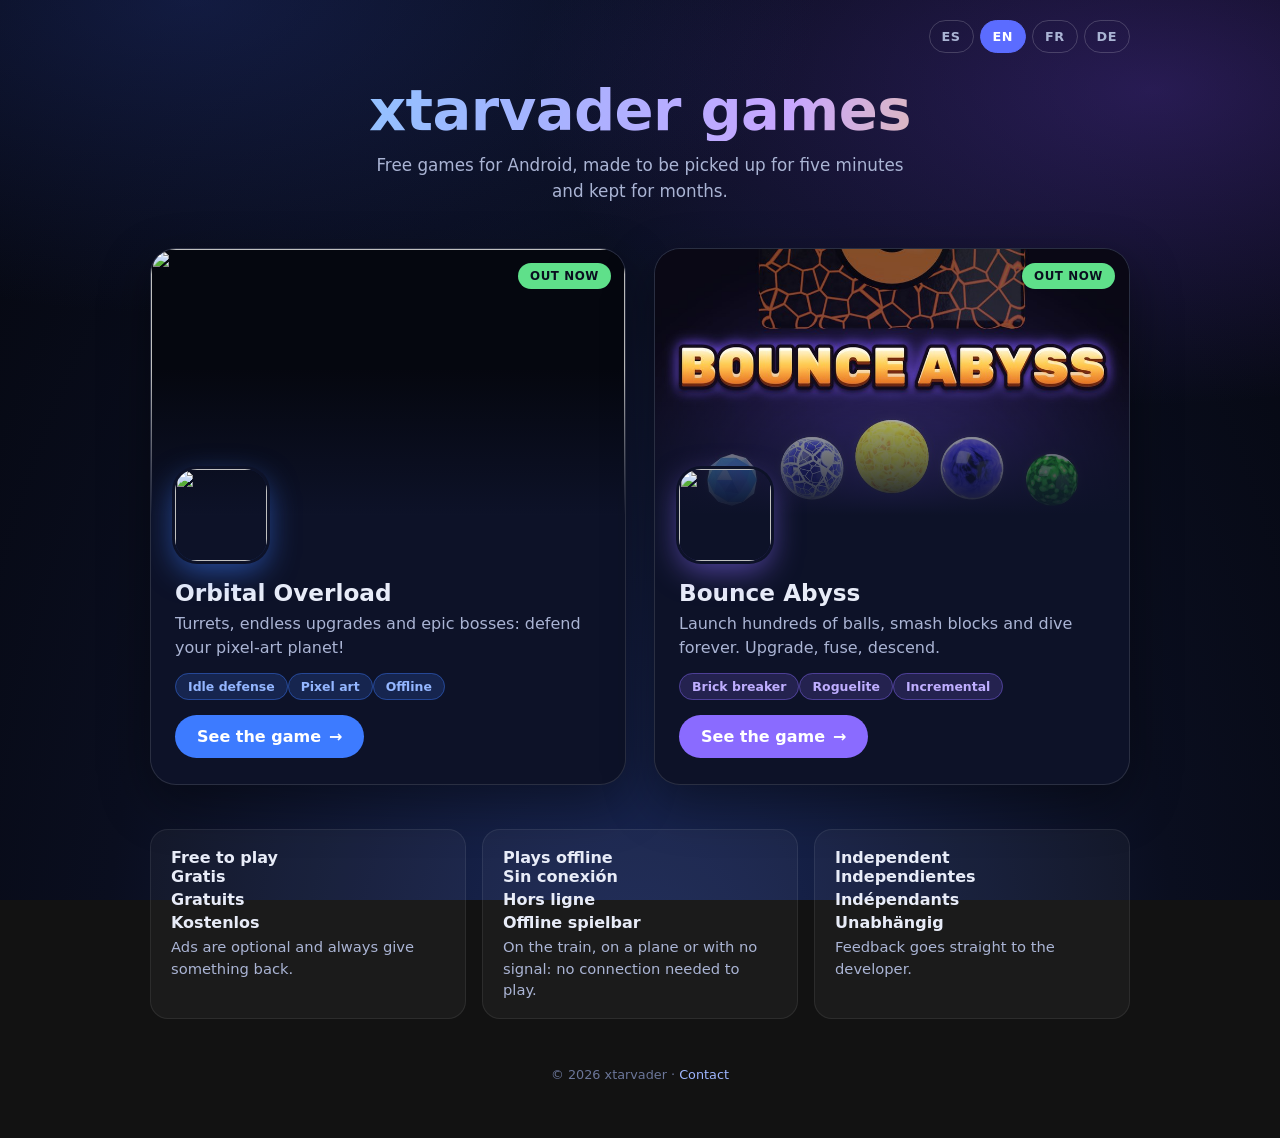
==== index.html @ f2cc3b41 "Abismo: ya disponible en Google Play (enlace a la tienda) Co-Authored-By: Claude Opus 5.5 <noreply@a" ====
<!doctype html>
<html lang="en">
<head>
<meta charset="utf-8">
<meta name="viewport" content="width=device-width, initial-scale=1">
<title>xtarvader games</title>
<meta name="description" content="Free mobile games by xtarvader: Orbital Overload and Bounce Abyss.">
<link rel="icon" type="image/png" href="orbitaloverload/icon.png">
<style>
  :root { color-scheme: dark; }
  * { box-sizing: border-box; }
  html, body { margin: 0; }
  body {
    min-height: 100vh; padding: 20px 16px 56px;
    font-family: system-ui, -apple-system, "Segoe UI", Roboto, sans-serif;
    color: #e8ecf8;
    background:
      radial-gradient(1px 1px at 12% 18%, #fff 50%, transparent 51%),
      radial-gradient(1px 1px at 78% 32%, #cfe0ff 50%, transparent 51%),
      radial-gradient(1px 1px at 34% 71%, #fff 50%, transparent 51%),
      radial-gradient(1px 1px at 61% 86%, #ffe9c2 50%, transparent 51%),
      radial-gradient(1px 1px at 90% 64%, #fff 50%, transparent 51%),
      radial-gradient(1px 1px at 22% 44%, #cfe0ff 50%, transparent 51%),
      radial-gradient(1px 1px at 47% 9%, #d9ccff 50%, transparent 51%),
      radial-gradient(ellipse 70% 50% at 15% 0%, #2a3f9a55 0%, transparent 70%),
      radial-gradient(ellipse 70% 50% at 90% 10%, #6a3fd055 0%, transparent 70%),
      radial-gradient(ellipse at 50% 120%, #1b2a5c 0%, #0a0e1f 60%, #05070f 100%);
    background-attachment: fixed;
  }
  main { width: 100%; max-width: 980px; margin: 0 auto; }
  .langs { display: flex; justify-content: flex-end; gap: 6px; margin-bottom: 28px; }
  .langs button {
    min-width: 44px; padding: 8px 12px; border-radius: 999px; cursor: pointer;
    font: inherit; font-size: .8rem; font-weight: 600; letter-spacing: .04em;
    color: #aab4d4; background: transparent; border: 1px solid #ffffff2e;
  }
  .langs button:hover, .langs button:focus-visible { color: #fff; border-color: #9fb6ff; }
  .langs button[aria-pressed="true"] { color: #fff; background: #5b6cff; border-color: #5b6cff; }
  header { text-align: center; margin-bottom: 44px; }
  header h1 {
    margin: 0 0 12px; font-size: clamp(2.2rem, 7vw, 3.6rem); line-height: 1.05; letter-spacing: -.01em;
    background: linear-gradient(100deg, #7fd4ff 0%, #9fb6ff 35%, #c7a6ff 65%, #ffd65a 100%);
    -webkit-background-clip: text; background-clip: text; color: transparent;
  }
  header p { margin: 0 auto; max-width: 34rem; color: #aab4d4; font-size: 1.05rem; line-height: 1.5; }
  .games { display: grid; grid-template-columns: repeat(auto-fit, minmax(300px, 1fr)); gap: 28px; }
  a.game {
    --accent: #3d7bff;
    position: relative; display: flex; flex-direction: column; overflow: hidden;
    border-radius: 26px; text-decoration: none; color: inherit;
    background: #0d1228; border: 1px solid #ffffff1f;
    box-shadow: 0 18px 50px #00000066;
    transition: transform .2s ease, border-color .2s ease, box-shadow .2s ease;
  }
  a.game.abyss { --accent: #8a6bff; }
  a.game:hover, a.game:focus-visible {
    transform: translateY(-6px); border-color: var(--accent);
    box-shadow: 0 24px 70px color-mix(in srgb, var(--accent) 45%, transparent);
  }
  .cover { position: relative; aspect-ratio: 16 / 9; overflow: hidden; background: #05070f; }
  .cover img { width: 100%; height: 100%; object-fit: cover; display: block; transition: transform .5s ease; }
  a.game:hover .cover img { transform: scale(1.05); }
  .cover::after {
    content: ""; position: absolute; inset: 0;
    background: linear-gradient(180deg, transparent 45%, #0d1228 100%);
  }
  .body { position: relative; padding: 0 24px 26px; }
  img.icon {
    width: 92px; height: 92px; border-radius: 22px; margin-top: -46px; position: relative;
    box-shadow: 0 0 0 3px #0d1228, 0 10px 30px color-mix(in srgb, var(--accent) 55%, transparent);
  }
  img.icon.pixel { image-rendering: pixelated; }
  .body h2 { margin: 14px 0 6px; font-size: 1.45rem; }
  .body p { margin: 0 0 16px; color: #aab4d4; line-height: 1.5; }
  .chips { display: flex; flex-wrap: wrap; gap: 8px; margin-bottom: 20px; }
  .chips span {
    padding: 5px 12px; border-radius: 999px; font-size: .78rem; font-weight: 600;
    color: color-mix(in srgb, var(--accent) 55%, #fff); background: color-mix(in srgb, var(--accent) 18%, transparent);
    border: 1px solid color-mix(in srgb, var(--accent) 40%, transparent);
  }
  .more {
    display: inline-flex; align-items: center; gap: 8px; padding: 12px 22px; border-radius: 999px;
    background: var(--accent); color: #fff; font-weight: 600;
  }
  .more i { font-style: normal; transition: transform .2s ease; }
  a.game:hover .more i { transform: translateX(4px); }
  .badge {
    position: absolute; top: 14px; right: 14px; z-index: 1; padding: 6px 12px; border-radius: 999px;
    font-size: .74rem; font-weight: 700; letter-spacing: .05em; text-transform: uppercase;
    color: #0a0e1f; background: #ffd65a;
  }
  .badge.live { background: #5fe08a; }
  .values { display: grid; grid-template-columns: repeat(auto-fit, minmax(200px, 1fr)); gap: 16px; margin-top: 44px; }
  .values div { padding: 18px 20px; border-radius: 18px; background: #ffffff0a; border: 1px solid #ffffff14; }
  .values strong { display: block; margin-bottom: 4px; color: #e8ecf8; }
  .values span { color: #aab4d4; font-size: .92rem; line-height: 1.45; }
  footer { margin-top: 48px; text-align: center; font-size: .8rem; color: #6b7699; }
  footer a { color: #9fb6ff; text-decoration: none; }
  footer a:hover, footer a:focus-visible { text-decoration: underline; }
  @media (prefers-reduced-motion: reduce) {
    a.game, .cover img, .more i { transition: none; }
    a.game:hover { transform: none; }
    a.game:hover .cover img { transform: none; }
  }
  [data-lang] { display: none; }
  html[lang="en"] [data-lang="en"], html[lang="es"] [data-lang="es"],
  html[lang="fr"] [data-lang="fr"], html[lang="de"] [data-lang="de"] { display: revert; }
</style>
<script>
  var LANGS = ["en", "es", "fr", "de"];
  var TITLES = {
    en: "xtarvader games",
    es: "Juegos de xtarvader",
    fr: "Les jeux de xtarvader",
    de: "Spiele von xtarvader"
  };
  // ?lang=xx manda; si no, el idioma elegido antes; si no, el del navegador.
  function pickLang() {
    var q = new URLSearchParams(location.search).get("lang");
    if (LANGS.indexOf(q) >= 0) return q;
    try {
      var saved = localStorage.getItem("lang");
      if (LANGS.indexOf(saved) >= 0) return saved;
    } catch (e) {}
    var nav = (navigator.language || "").toLowerCase().slice(0, 2);
    return LANGS.indexOf(nav) >= 0 ? nav : "en";
  }
  document.documentElement.lang = pickLang();
  document.title = TITLES[document.documentElement.lang];
</script>
</head>
<body>
<main>
  <div class="langs">
    <button type="button" data-set-lang="es" lang="es" title="Español">ES</button>
    <button type="button" data-set-lang="en" lang="en" title="English">EN</button>
    <button type="button" data-set-lang="fr" lang="fr" title="Français">FR</button>
    <button type="button" data-set-lang="de" lang="de" title="Deutsch">DE</button>
  </div>

  <header>
    <h1 data-lang="en">xtarvader games</h1>
    <h1 data-lang="es">Juegos de xtarvader</h1>
    <h1 data-lang="fr">Les jeux de xtarvader</h1>
    <h1 data-lang="de">Spiele von xtarvader</h1>
    <p data-lang="en">Free games for Android, made to be picked up for five minutes and kept for months.</p>
    <p data-lang="es">Juegos gratuitos para Android, hechos para cogerlos cinco minutos y no soltarlos en meses.</p>
    <p data-lang="fr">Des jeux gratuits pour Android, faits pour y jouer cinq minutes et y revenir pendant des mois.</p>
    <p data-lang="de">Kostenlose Spiele für Android: fünf Minuten zwischendurch, Spaß für Monate.</p>
  </header>

  <div class="games">
    <a class="game" id="game-orbital" href="orbitaloverload/">
      <span class="badge live">
        <span data-lang="en">Out now</span><span data-lang="es">Ya disponible</span><span data-lang="fr">Disponible</span><span data-lang="de">Erhältlich</span>
      </span>
      <div class="cover"><img id="cover-orbital" src="orbitaloverload/shots/en/01.webp" width="2132" height="1200" alt=""></div>
      <div class="body">
        <img class="icon pixel" src="orbitaloverload/icon.png" width="92" height="92" alt="">
        <h2>Orbital Overload</h2>
        <p data-lang="en">Turrets, endless upgrades and epic bosses: defend your pixel-art planet!</p>
        <p data-lang="es">Torretas, mejoras sin fin y jefes épicos: ¡defiende tu planeta en pixel art!</p>
        <p data-lang="fr">Tourelles, améliorations sans fin, boss épiques&nbsp;: défendez votre planète&nbsp;!</p>
        <p data-lang="de">Geschütze, endlose Upgrades und epische Bosse: Verteidige deinen Planeten!</p>
        <div class="chips" data-lang="en"><span>Idle defense</span><span>Pixel art</span><span>Offline</span></div>
        <div class="chips" data-lang="es"><span>Defensa idle</span><span>Pixel art</span><span>Sin conexión</span></div>
        <div class="chips" data-lang="fr"><span>Défense idle</span><span>Pixel art</span><span>Hors ligne</span></div>
        <div class="chips" data-lang="de"><span>Idle-Abwehr</span><span>Pixel-Art</span><span>Offline</span></div>
        <span class="more">
          <span data-lang="en">See the game</span><span data-lang="es">Ver el juego</span><span data-lang="fr">Voir le jeu</span><span data-lang="de">Zum Spiel</span>
          <i>→</i>
        </span>
      </div>
    </a>

    <a class="game abyss" id="game-abyss" href="abismo/">
      <span class="badge live">
        <span data-lang="en">Out now</span><span data-lang="es">Ya disponible</span><span data-lang="fr">Disponible</span><span data-lang="de">Erhältlich</span>
      </span>
      <div class="cover"><img id="cover-abyss" src="abismo/hero_en.jpg" width="1024" height="500" alt=""></div>
      <div class="body">
        <img class="icon" src="abismo/icon.png" width="92" height="92" alt="">
        <h2 data-lang="en">Bounce Abyss</h2>
        <h2 data-lang="es">Abismo</h2>
        <h2 data-lang="fr">Bounce Abyss</h2>
        <h2 data-lang="de">Bounce Abyss</h2>
        <p data-lang="en">Launch hundreds of balls, smash blocks and dive forever. Upgrade, fuse, descend.</p>
        <p data-lang="es">Lanza cientos de bolas y rompe bloques sin fin. Mejora, fusiona y desciende.</p>
        <p data-lang="fr">Lance des centaines de balles, casse des blocs. Améliore, fusionne, descends.</p>
        <p data-lang="de">Hunderte Kugeln, endlose Blöcke. Verbessern, fusionieren, immer tiefer hinab.</p>
        <div class="chips" data-lang="en"><span>Brick breaker</span><span>Roguelite</span><span>Incremental</span></div>
        <div class="chips" data-lang="es"><span>Rompebloques</span><span>Roguelite</span><span>Incremental</span></div>
        <div class="chips" data-lang="fr"><span>Casse-briques</span><span>Roguelite</span><span>Incrémental</span></div>
        <div class="chips" data-lang="de"><span>Blockbrecher</span><span>Roguelite</span><span>Inkrementell</span></div>
        <span class="more">
          <span data-lang="en">See the game</span><span data-lang="es">Ver el juego</span><span data-lang="fr">Voir le jeu</span><span data-lang="de">Zum Spiel</span>
          <i>→</i>
        </span>
      </div>
    </a>
  </div>

  <div class="values">
    <div>
      <strong data-lang="en">Free to play</strong><strong data-lang="es">Gratis</strong><strong data-lang="fr">Gratuits</strong><strong data-lang="de">Kostenlos</strong>
      <span data-lang="en">Ads are optional and always give something back.</span>
      <span data-lang="es">Los anuncios son opcionales y siempre dan algo a cambio.</span>
      <span data-lang="fr">Les publicités sont facultatives et donnent toujours quelque chose en retour.</span>
      <span data-lang="de">Werbung ist freiwillig und bringt immer etwas zurück.</span>
    </div>
    <div>
      <strong data-lang="en">Plays offline</strong><strong data-lang="es">Sin conexión</strong><strong data-lang="fr">Hors ligne</strong><strong data-lang="de">Offline spielbar</strong>
      <span data-lang="en">On the train, on a plane or with no signal: no connection needed to play.</span>
      <span data-lang="es">En el tren, en un avión o sin cobertura: no hace falta conexión para jugar.</span>
      <span data-lang="fr">Dans le train, en avion ou sans réseau&nbsp;: pas besoin de connexion pour jouer.</span>
      <span data-lang="de">Im Zug, im Flugzeug oder ohne Netz: Zum Spielen braucht es keine Verbindung.</span>
    </div>
    <div>
      <strong data-lang="en">Independent</strong><strong data-lang="es">Independientes</strong><strong data-lang="fr">Indépendants</strong><strong data-lang="de">Unabhängig</strong>
      <span data-lang="en">Feedback goes straight to the developer.</span>
      <span data-lang="es">Tu opinión llega directamente al desarrollador.</span>
      <span data-lang="fr">Votre avis arrive directement au développeur.</span>
      <span data-lang="de">Dein Feedback geht direkt an den Entwickler.</span>
    </div>
  </div>

  <footer>&copy; 2026 xtarvader ·
    <a href="mailto:orbitaloverload.game@gmail.com"><span data-lang="en">Contact</span><span data-lang="es">Contacto</span><span data-lang="fr">Contact</span><span data-lang="de">Kontakt</span></a>
  </footer>
</main>

<script>
(function () {
  var langButtons = document.querySelectorAll("[data-set-lang]");

  function applyLang(lang) {
    document.documentElement.lang = lang;
    document.title = TITLES[lang];
    langButtons.forEach(function (b) {
      b.setAttribute("aria-pressed", b.dataset.setLang === lang);
    });
    // Las portadas llevan texto del juego: hay una por idioma. Y el idioma viaja a cada página.
    var covers = {
      "cover-orbital": "orbitaloverload/shots/" + lang + "/01.webp",
      "cover-abyss": "abismo/hero_" + lang + ".jpg"
    };
    Object.keys(covers).forEach(function (id) {
      var img = document.getElementById(id);
      if (img.getAttribute("src") !== covers[id]) img.src = covers[id];
    });
    document.getElementById("game-orbital").href = "orbitaloverload/?lang=" + lang;
    document.getElementById("game-abyss").href = "abismo/?lang=" + lang;
  }

  langButtons.forEach(function (b) {
    b.addEventListener("click", function () {
      var lang = b.dataset.setLang;
      try { localStorage.setItem("lang", lang); } catch (e) {}
      history.replaceState(null, "", "?lang=" + lang);
      applyLang(lang);
    });
  });

  applyLang(document.documentElement.lang);
})();
</script>
</body>
</html>
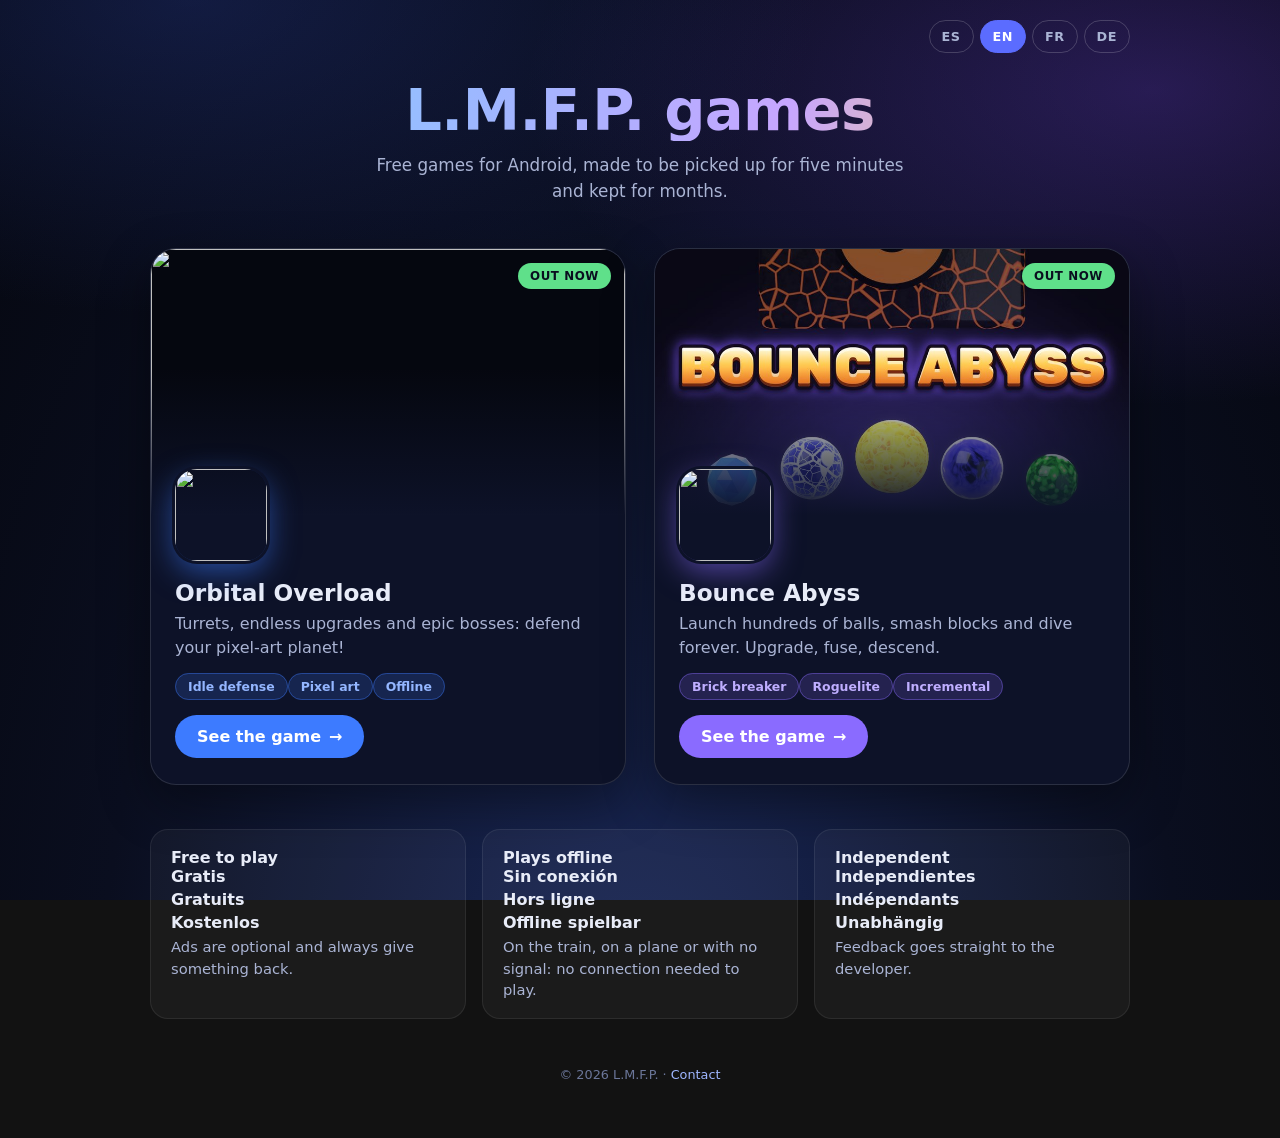
==== commit 0a62dfad: "El desarrollador figura como L.M.F.P., igual que en Google Play Co-Authored-By: Claude Opus 5.5 <nor" ====
--- a/index.html
+++ b/index.html
@@ -3,8 +3,8 @@
 <head>
 <meta charset="utf-8">
 <meta name="viewport" content="width=device-width, initial-scale=1">
-<title>xtarvader games</title>
-<meta name="description" content="Free mobile games by xtarvader: Orbital Overload and Bounce Abyss.">
+<title>L.M.F.P. games</title>
+<meta name="description" content="Free mobile games by L.M.F.P.: Orbital Overload and Bounce Abyss.">
 <link rel="icon" type="image/png" href="orbitaloverload/icon.png">
 <style>
   :root { color-scheme: dark; }
@@ -109,10 +109,10 @@
 <script>
   var LANGS = ["en", "es", "fr", "de"];
   var TITLES = {
-    en: "xtarvader games",
-    es: "Juegos de xtarvader",
-    fr: "Les jeux de xtarvader",
-    de: "Spiele von xtarvader"
+    en: "L.M.F.P. games",
+    es: "Juegos de L.M.F.P.",
+    fr: "Les jeux de L.M.F.P.",
+    de: "Spiele von L.M.F.P."
   };
   // ?lang=xx manda; si no, el idioma elegido antes; si no, el del navegador.
   function pickLang() {
@@ -139,10 +139,10 @@
   </div>
 
   <header>
-    <h1 data-lang="en">xtarvader games</h1>
-    <h1 data-lang="es">Juegos de xtarvader</h1>
-    <h1 data-lang="fr">Les jeux de xtarvader</h1>
-    <h1 data-lang="de">Spiele von xtarvader</h1>
+    <h1 data-lang="en">L.M.F.P. games</h1>
+    <h1 data-lang="es">Juegos de L.M.F.P.</h1>
+    <h1 data-lang="fr">Les jeux de L.M.F.P.</h1>
+    <h1 data-lang="de">Spiele von L.M.F.P.</h1>
     <p data-lang="en">Free games for Android, made to be picked up for five minutes and kept for months.</p>
     <p data-lang="es">Juegos gratuitos para Android, hechos para cogerlos cinco minutos y no soltarlos en meses.</p>
     <p data-lang="fr">Des jeux gratuits pour Android, faits pour y jouer cinq minutes et y revenir pendant des mois.</p>
@@ -224,7 +224,7 @@
     </div>
   </div>
 
-  <footer>&copy; 2026 xtarvader ·
+  <footer>&copy; 2026 L.M.F.P. ·
     <a href="mailto:orbitaloverload.game@gmail.com"><span data-lang="en">Contact</span><span data-lang="es">Contacto</span><span data-lang="fr">Contact</span><span data-lang="de">Kontakt</span></a>
   </footer>
 </main>
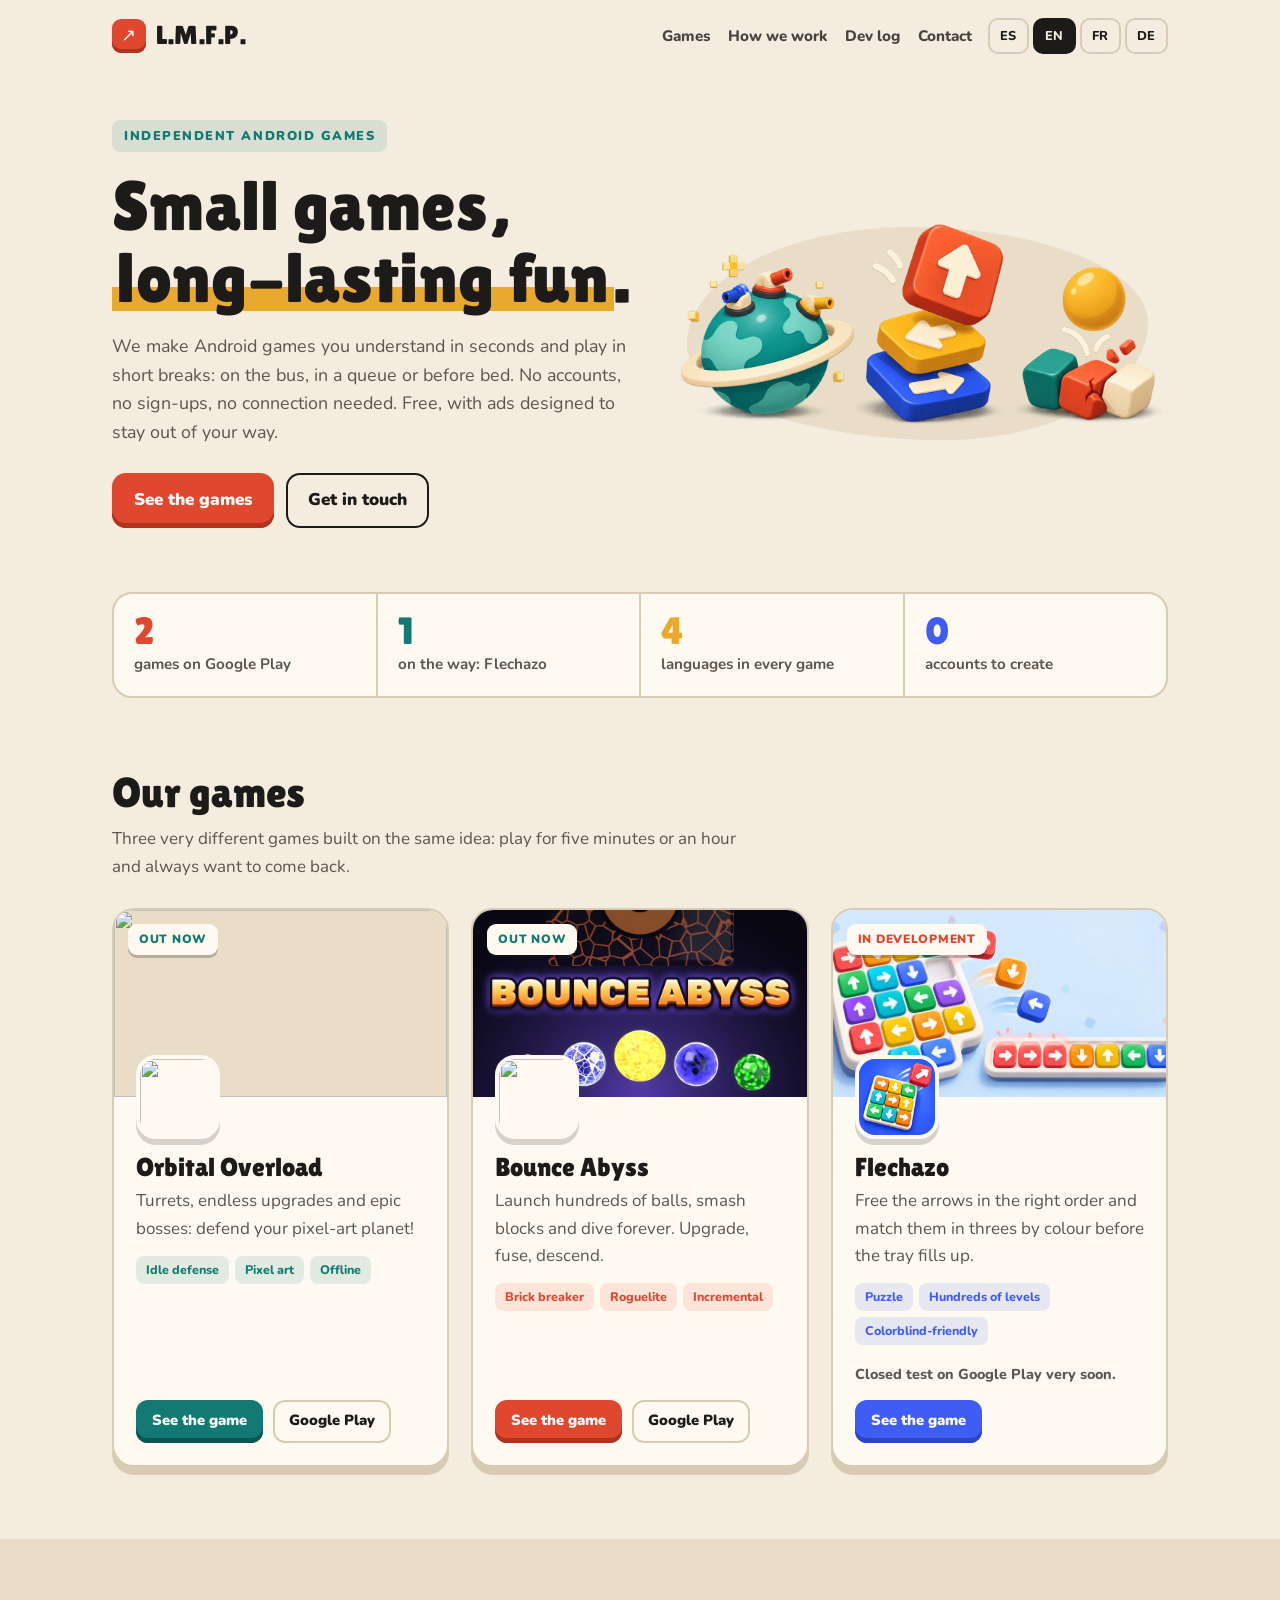
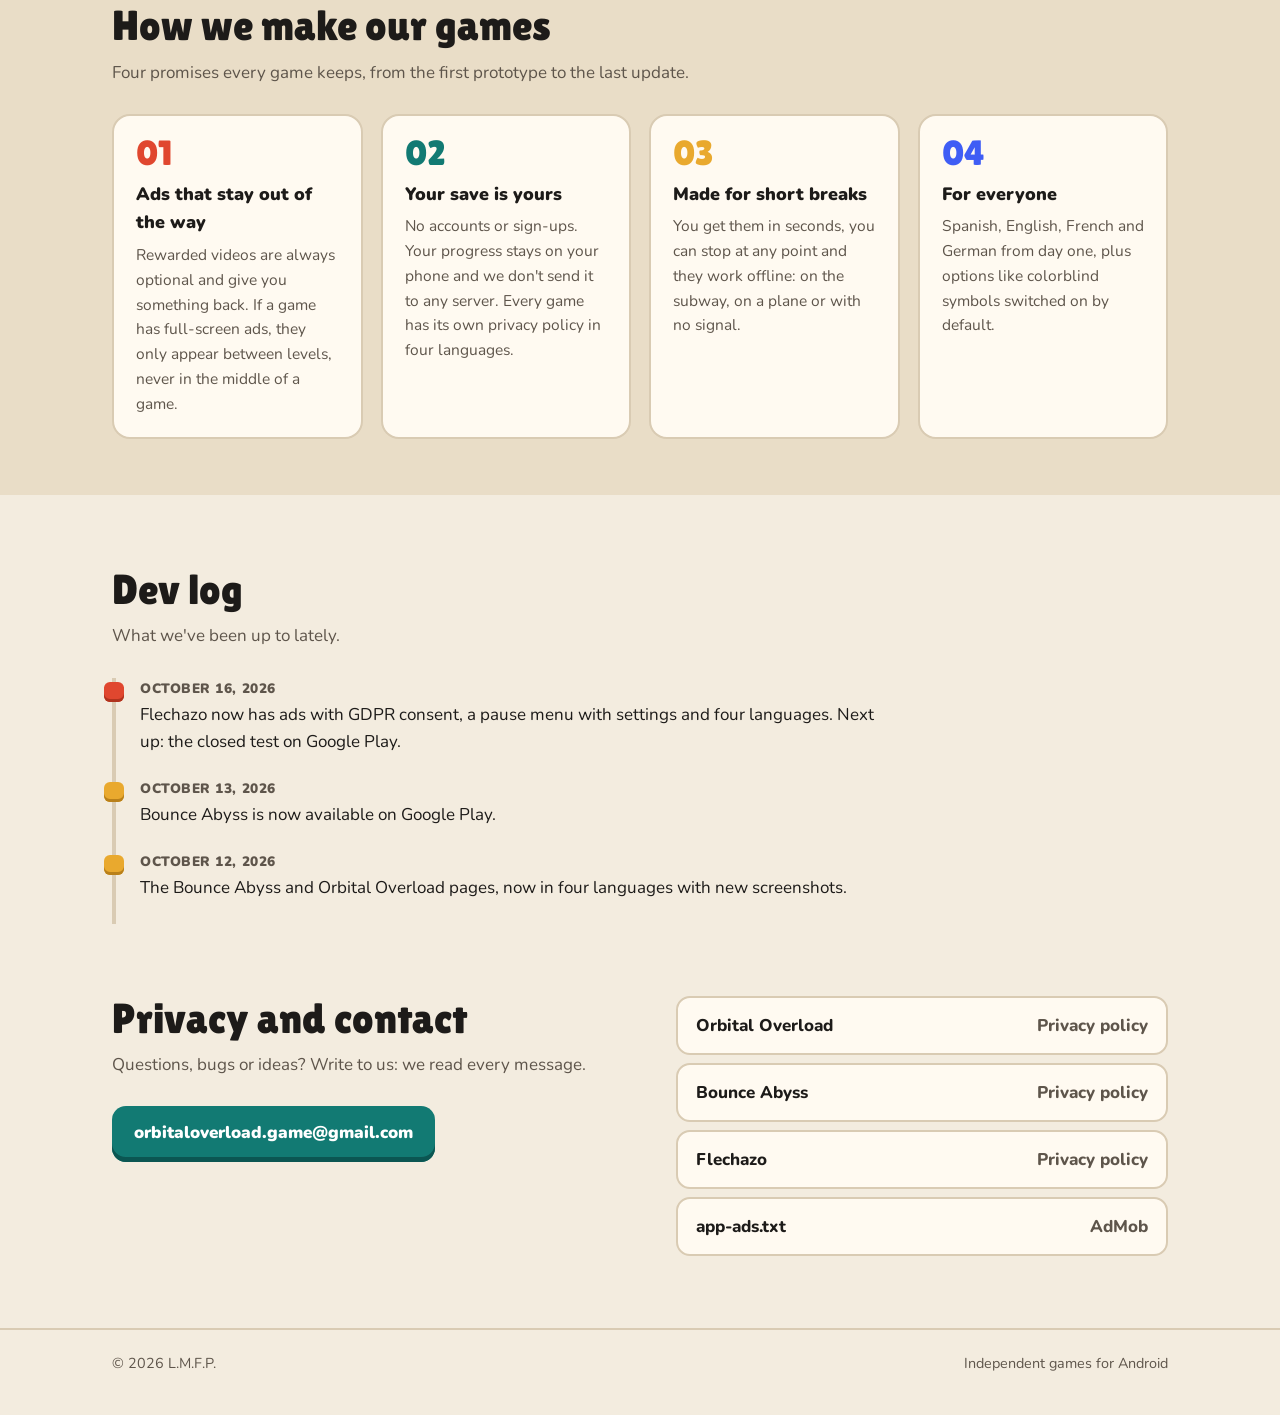
==== commit 355e1271: "Portada nueva con más contenido y página de Flechazo Estilo propio de juguete de mesa (papel crema, " ====
--- a/index.html
+++ b/index.html
@@ -4,264 +4,495 @@
 <meta charset="utf-8">
 <meta name="viewport" content="width=device-width, initial-scale=1">
 <title>L.M.F.P. games</title>
-<meta name="description" content="Free mobile games by L.M.F.P.: Orbital Overload and Bounce Abyss.">
+<meta name="description" content="Small Android games with long-lasting fun: Orbital Overload, Bounce Abyss and Flechazo. No accounts, offline play, four languages.">
+<meta property="og:title" content="L.M.F.P. games">
+<meta property="og:description" content="Small Android games with long-lasting fun: Orbital Overload, Bounce Abyss and Flechazo.">
+<meta property="og:image" content="https://xtarvader.github.io/flechazo/hero.webp">
+<meta name="theme-color" content="#F3ECDF">
 <link rel="icon" type="image/png" href="orbitaloverload/icon.png">
+<link rel="preload" href="fonts/lilita-one.ttf" as="font" type="font/ttf" crossorigin>
 <style>
-  :root { color-scheme: dark; }
+  @font-face { font-family: "Lilita One"; src: url("fonts/lilita-one.ttf") format("truetype"); font-display: swap; }
+  @font-face { font-family: "Nunito"; src: url("fonts/nunito.ttf") format("truetype"); font-weight: 200 1000; font-display: swap; }
+
+  :root {
+    --paper: #F3ECDF; --band: #E9DDC7; --card: #FFFAF1; --ink: #1D1B19; --ink-soft: #5E554B;
+    --line: #D9CBB3; --red: #E0472F; --red-edge: #B0331E; --teal: #127A73; --teal-edge: #0B5652;
+    --mustard: #E9A92E; --mustard-edge: #B9801A; --blue: #3F5DF5; --blue-edge: #2C45C4;
+    --display: "Lilita One", "Arial Rounded MT Bold", system-ui, sans-serif;
+    --body: "Nunito", system-ui, -apple-system, "Segoe UI", Roboto, sans-serif;
+    color-scheme: light;
+  }
+  @media (prefers-color-scheme: dark) {
+    :root:not([data-theme="light"]) {
+      --paper: #1B1815; --band: #231F1B; --card: #2A251F; --ink: #F3ECDF; --ink-soft: #BDB1A2;
+      --line: #3D352C; color-scheme: dark;
+    }
+  }
   * { box-sizing: border-box; }
-  html, body { margin: 0; }
-  body {
-    min-height: 100vh; padding: 20px 16px 56px;
-    font-family: system-ui, -apple-system, "Segoe UI", Roboto, sans-serif;
-    color: #e8ecf8;
-    background:
-      radial-gradient(1px 1px at 12% 18%, #fff 50%, transparent 51%),
-      radial-gradient(1px 1px at 78% 32%, #cfe0ff 50%, transparent 51%),
-      radial-gradient(1px 1px at 34% 71%, #fff 50%, transparent 51%),
-      radial-gradient(1px 1px at 61% 86%, #ffe9c2 50%, transparent 51%),
-      radial-gradient(1px 1px at 90% 64%, #fff 50%, transparent 51%),
-      radial-gradient(1px 1px at 22% 44%, #cfe0ff 50%, transparent 51%),
-      radial-gradient(1px 1px at 47% 9%, #d9ccff 50%, transparent 51%),
-      radial-gradient(ellipse 70% 50% at 15% 0%, #2a3f9a55 0%, transparent 70%),
-      radial-gradient(ellipse 70% 50% at 90% 10%, #6a3fd055 0%, transparent 70%),
-      radial-gradient(ellipse at 50% 120%, #1b2a5c 0%, #0a0e1f 60%, #05070f 100%);
-    background-attachment: fixed;
+  html { scroll-behavior: smooth; }
+  body { margin: 0; background: var(--paper); color: var(--ink); font: 17px/1.6 var(--body); }
+  a { color: inherit; }
+  img { max-width: 100%; display: block; }
+  .wrap { width: 100%; max-width: 1120px; margin: 0 auto; padding: 0 16px; }
+  @media (min-width: 720px) { .wrap { padding: 0 32px; } }
+
+  /* Cabecera */
+  .top { display: flex; align-items: center; gap: 16px; padding-block: 18px; flex-wrap: wrap; }
+  .brand { font: 1.6rem/1 var(--display); text-decoration: none; letter-spacing: .02em; display: flex; align-items: center; gap: 10px; }
+  .brand i { display: inline-grid; place-items: center; width: 34px; height: 34px; border-radius: 9px; background: var(--red);
+    box-shadow: inset 0 -4px 0 var(--red-edge); color: #fff; font-style: normal; font-size: 1.1rem; }
+  .menu { display: flex; gap: 18px; margin-left: auto; font-weight: 800; font-size: .95rem; flex-wrap: wrap; }
+  .menu a { text-decoration: none; opacity: .8; }
+  .menu a:hover, .menu a:focus-visible { opacity: 1; text-decoration: underline; text-decoration-thickness: 3px; text-underline-offset: 6px; text-decoration-color: var(--mustard); }
+  .langs { display: flex; gap: 4px; }
+  .langs button { font: 800 .8rem var(--body); letter-spacing: .04em; padding: 7px 10px; border-radius: 10px; cursor: pointer;
+    color: var(--ink); background: transparent; border: 2px solid var(--line); }
+  .langs button[aria-pressed="true"] { background: var(--ink); color: var(--paper); border-color: var(--ink); }
+  @media (max-width: 719px) { .menu { order: 3; width: 100%; margin: 0; gap: 14px; } }
+
+  /* Portada */
+  .hero { display: grid; gap: 28px; align-items: center; padding-block: 28px 40px; }
+  @media (min-width: 900px) { .hero { grid-template-columns: 1.05fr 1fr; padding-block: 48px 64px; } }
+  .kicker { display: inline-block; font-weight: 900; font-size: .8rem; letter-spacing: .12em; text-transform: uppercase;
+    color: var(--teal); background: color-mix(in srgb, var(--teal) 12%, transparent); padding: 6px 12px; border-radius: 8px; }
+  h1 { font: clamp(2.5rem, 6.4vw, 4.4rem)/1.02 var(--display); margin: 18px 0 18px; letter-spacing: .005em; }
+  h1 mark { background: linear-gradient(transparent 62%, var(--mustard) 62%, var(--mustard) 92%, transparent 92%); color: inherit; padding: 0 .06em; }
+  .lead { font-size: 1.12rem; color: var(--ink-soft); max-width: 34rem; margin: 0 0 26px; }
+  .actions { display: flex; gap: 12px; flex-wrap: wrap; }
+  .btn { display: inline-flex; align-items: center; gap: 8px; padding: 13px 22px 15px; border-radius: 14px; font-weight: 900;
+    text-decoration: none; color: #fff; background: var(--red); box-shadow: inset 0 -5px 0 var(--red-edge);
+    transition: transform .12s ease, box-shadow .12s ease; }
+  .btn:hover, .btn:focus-visible { transform: translateY(-2px); }
+  .btn:active { transform: translateY(2px); box-shadow: inset 0 -2px 0 var(--red-edge); }
+  .btn.ghost { background: transparent; color: var(--ink); box-shadow: inset 0 0 0 2px var(--ink); }
+  .btn.teal { background: var(--teal); box-shadow: inset 0 -5px 0 var(--teal-edge); }
+  .btn.small { padding: 9px 16px 11px; border-radius: 12px; font-size: .92rem; }
+  .art { position: relative; }
+  .art::before { content: ""; position: absolute; inset: 10% 4% 2% 4%; border-radius: 48% 52% 44% 56% / 55% 45% 55% 45%;
+    background: var(--band); z-index: -1; }
+  .art img { width: 100%; height: auto; }
+
+  .stats { display: grid; grid-template-columns: repeat(2, 1fr); gap: 2px; border-radius: 20px; overflow: hidden;
+    background: var(--line); border: 2px solid var(--line); margin-bottom: 72px; }
+  @media (min-width: 720px) { .stats { grid-template-columns: repeat(4, 1fr); } }
+  .stats div { background: var(--card); padding: 18px 20px; }
+  .stats b { display: block; font: 2.4rem/1 var(--display); color: var(--red); }
+  .stats div:nth-child(2) b { color: var(--teal); }
+  .stats div:nth-child(3) b { color: var(--mustard); }
+  .stats div:nth-child(4) b { color: var(--blue); }
+  .stats span { font-weight: 700; font-size: .95rem; color: var(--ink-soft); }
+
+  /* Secciones */
+  section { padding: 0 0 72px; }
+  h2 { font: clamp(1.9rem, 4vw, 2.6rem)/1.1 var(--display); margin: 0 0 10px; }
+  .intro { color: var(--ink-soft); max-width: 40rem; margin: 0 0 28px; }
+
+  /* Juegos */
+  .games { display: grid; gap: 22px; grid-template-columns: repeat(auto-fit, minmax(290px, 1fr)); }
+  .game { --c: var(--red); --e: var(--red-edge); position: relative; display: flex; flex-direction: column; border-radius: 22px;
+    background: var(--card); border: 2px solid var(--line); box-shadow: 0 8px 0 var(--line); overflow: hidden; }
+  .game.teal { --c: var(--teal); --e: var(--teal-edge); }
+  .game.blue { --c: var(--blue); --e: var(--blue-edge); }
+  .cover { aspect-ratio: 16 / 9; overflow: hidden; background: var(--band); }
+  .cover img { width: 100%; height: 100%; object-fit: cover; transition: transform .4s ease; }
+  .game:hover .cover img { transform: scale(1.04); }
+  .gbody { padding: 0 22px 22px; display: flex; flex-direction: column; flex: 1; }
+  .gicon { width: 84px; height: 84px; border-radius: 20px; margin-top: -42px; position: relative; border: 4px solid var(--card);
+    box-shadow: 0 6px 0 color-mix(in srgb, var(--ink) 18%, transparent); background: var(--card); }
+  .gicon.pixel { image-rendering: pixelated; }
+  .badge { position: absolute; top: 14px; left: 14px; font-weight: 900; font-size: .75rem; letter-spacing: .06em; text-transform: uppercase;
+    padding: 6px 11px; border-radius: 9px; background: var(--card); color: var(--teal); box-shadow: 0 3px 0 color-mix(in srgb, var(--ink) 25%, transparent); }
+  .badge.dev { color: var(--red); }
+  .game h3 { font: 1.6rem/1.1 var(--display); margin: 14px 0 6px; }
+  .game p { margin: 0 0 14px; color: var(--ink-soft); }
+  .chips { display: flex; flex-wrap: wrap; gap: 6px; margin-bottom: 18px; }
+  .chips span { font-weight: 800; font-size: .78rem; padding: 4px 10px; border-radius: 8px;
+    color: var(--c); background: color-mix(in srgb, var(--c) 12%, transparent); }
+  .gactions { display: flex; gap: 10px; flex-wrap: wrap; margin-top: auto; }
+  .gactions .btn { background: var(--c); box-shadow: inset 0 -5px 0 var(--e); }
+  .gactions .btn.ghost { background: transparent; box-shadow: inset 0 0 0 2px var(--line); color: var(--ink); }
+  .note { font-weight: 800; font-size: .9rem; color: var(--red); margin-bottom: 14px; }
+
+  /* Cómo trabajamos */
+  .band { background: var(--band); padding: 64px 0 56px; margin-bottom: 72px; }
+  .band section { padding: 0; }
+  .how { display: grid; gap: 18px; grid-template-columns: repeat(auto-fit, minmax(240px, 1fr)); }
+  .how div { background: var(--card); border-radius: 18px; padding: 20px 22px; border: 2px solid var(--line); }
+  .how b { display: block; font: 2.2rem/1 var(--display); margin-bottom: 8px; }
+  .how div:nth-child(1) b { color: var(--red); }
+  .how div:nth-child(2) b { color: var(--teal); }
+  .how div:nth-child(3) b { color: var(--mustard); }
+  .how div:nth-child(4) b { color: var(--blue); }
+  .how h3 { margin: 0 0 6px; font-size: 1.12rem; font-weight: 900; }
+  .how p { margin: 0; color: var(--ink-soft); font-size: .97rem; }
+
+  /* Diario */
+  .log { list-style: none; margin: 0; padding: 0; border-left: 4px solid var(--line); }
+  .log li { position: relative; padding: 0 0 22px 24px; }
+  .log li::before { content: ""; position: absolute; left: -12px; top: 4px; width: 20px; height: 20px; border-radius: 6px;
+    background: var(--mustard); box-shadow: inset 0 -3px 0 var(--mustard-edge); }
+  .log li:first-child::before { background: var(--red); box-shadow: inset 0 -3px 0 var(--red-edge); }
+  .log time { display: block; font-weight: 900; font-size: .85rem; letter-spacing: .04em; text-transform: uppercase; color: var(--ink-soft); }
+  .log p { margin: 2px 0 0; max-width: 46rem; }
+
+  /* Privacidad y contacto */
+  .contact { display: grid; gap: 22px; }
+  @media (min-width: 820px) { .contact { grid-template-columns: 1.1fr 1fr; align-items: start; } }
+  .links { list-style: none; margin: 0; padding: 0; display: grid; gap: 8px; }
+  .links a { display: flex; justify-content: space-between; gap: 12px; padding: 14px 18px; border-radius: 14px; background: var(--card);
+    border: 2px solid var(--line); text-decoration: none; font-weight: 800; }
+  .links a:hover, .links a:focus-visible { border-color: var(--ink); }
+  .links a span:last-child { color: var(--ink-soft); }
+  footer { border-top: 2px solid var(--line); padding: 22px 0 40px; color: var(--ink-soft); font-size: .9rem; }
+  footer .wrap { display: flex; flex-wrap: wrap; gap: 8px 18px; justify-content: space-between; }
+
+  @media (prefers-reduced-motion: reduce) {
+    html { scroll-behavior: auto; }
+    .btn, .cover img { transition: none; }
+    .game:hover .cover img { transform: none; }
   }
-  main { width: 100%; max-width: 980px; margin: 0 auto; }
-  .langs { display: flex; justify-content: flex-end; gap: 6px; margin-bottom: 28px; }
-  .langs button {
-    min-width: 44px; padding: 8px 12px; border-radius: 999px; cursor: pointer;
-    font: inherit; font-size: .8rem; font-weight: 600; letter-spacing: .04em;
-    color: #aab4d4; background: transparent; border: 1px solid #ffffff2e;
-  }
-  .langs button:hover, .langs button:focus-visible { color: #fff; border-color: #9fb6ff; }
-  .langs button[aria-pressed="true"] { color: #fff; background: #5b6cff; border-color: #5b6cff; }
-  header { text-align: center; margin-bottom: 44px; }
-  header h1 {
-    margin: 0 0 12px; font-size: clamp(2.2rem, 7vw, 3.6rem); line-height: 1.05; letter-spacing: -.01em;
-    background: linear-gradient(100deg, #7fd4ff 0%, #9fb6ff 35%, #c7a6ff 65%, #ffd65a 100%);
-    -webkit-background-clip: text; background-clip: text; color: transparent;
-  }
-  header p { margin: 0 auto; max-width: 34rem; color: #aab4d4; font-size: 1.05rem; line-height: 1.5; }
-  .games { display: grid; grid-template-columns: repeat(auto-fit, minmax(300px, 1fr)); gap: 28px; }
-  a.game {
-    --accent: #3d7bff;
-    position: relative; display: flex; flex-direction: column; overflow: hidden;
-    border-radius: 26px; text-decoration: none; color: inherit;
-    background: #0d1228; border: 1px solid #ffffff1f;
-    box-shadow: 0 18px 50px #00000066;
-    transition: transform .2s ease, border-color .2s ease, box-shadow .2s ease;
-  }
-  a.game.abyss { --accent: #8a6bff; }
-  a.game:hover, a.game:focus-visible {
-    transform: translateY(-6px); border-color: var(--accent);
-    box-shadow: 0 24px 70px color-mix(in srgb, var(--accent) 45%, transparent);
-  }
-  .cover { position: relative; aspect-ratio: 16 / 9; overflow: hidden; background: #05070f; }
-  .cover img { width: 100%; height: 100%; object-fit: cover; display: block; transition: transform .5s ease; }
-  a.game:hover .cover img { transform: scale(1.05); }
-  .cover::after {
-    content: ""; position: absolute; inset: 0;
-    background: linear-gradient(180deg, transparent 45%, #0d1228 100%);
-  }
-  .body { position: relative; padding: 0 24px 26px; }
-  img.icon {
-    width: 92px; height: 92px; border-radius: 22px; margin-top: -46px; position: relative;
-    box-shadow: 0 0 0 3px #0d1228, 0 10px 30px color-mix(in srgb, var(--accent) 55%, transparent);
-  }
-  img.icon.pixel { image-rendering: pixelated; }
-  .body h2 { margin: 14px 0 6px; font-size: 1.45rem; }
-  .body p { margin: 0 0 16px; color: #aab4d4; line-height: 1.5; }
-  .chips { display: flex; flex-wrap: wrap; gap: 8px; margin-bottom: 20px; }
-  .chips span {
-    padding: 5px 12px; border-radius: 999px; font-size: .78rem; font-weight: 600;
-    color: color-mix(in srgb, var(--accent) 55%, #fff); background: color-mix(in srgb, var(--accent) 18%, transparent);
-    border: 1px solid color-mix(in srgb, var(--accent) 40%, transparent);
-  }
-  .more {
-    display: inline-flex; align-items: center; gap: 8px; padding: 12px 22px; border-radius: 999px;
-    background: var(--accent); color: #fff; font-weight: 600;
-  }
-  .more i { font-style: normal; transition: transform .2s ease; }
-  a.game:hover .more i { transform: translateX(4px); }
-  .badge {
-    position: absolute; top: 14px; right: 14px; z-index: 1; padding: 6px 12px; border-radius: 999px;
-    font-size: .74rem; font-weight: 700; letter-spacing: .05em; text-transform: uppercase;
-    color: #0a0e1f; background: #ffd65a;
-  }
-  .badge.live { background: #5fe08a; }
-  .values { display: grid; grid-template-columns: repeat(auto-fit, minmax(200px, 1fr)); gap: 16px; margin-top: 44px; }
-  .values div { padding: 18px 20px; border-radius: 18px; background: #ffffff0a; border: 1px solid #ffffff14; }
-  .values strong { display: block; margin-bottom: 4px; color: #e8ecf8; }
-  .values span { color: #aab4d4; font-size: .92rem; line-height: 1.45; }
-  footer { margin-top: 48px; text-align: center; font-size: .8rem; color: #6b7699; }
-  footer a { color: #9fb6ff; text-decoration: none; }
-  footer a:hover, footer a:focus-visible { text-decoration: underline; }
-  @media (prefers-reduced-motion: reduce) {
-    a.game, .cover img, .more i { transition: none; }
-    a.game:hover { transform: none; }
-    a.game:hover .cover img { transform: none; }
-  }
-  [data-lang] { display: none; }
-  html[lang="en"] [data-lang="en"], html[lang="es"] [data-lang="es"],
-  html[lang="fr"] [data-lang="fr"], html[lang="de"] [data-lang="de"] { display: revert; }
 </style>
 <script>
   var LANGS = ["en", "es", "fr", "de"];
-  var TITLES = {
-    en: "L.M.F.P. games",
-    es: "Juegos de L.M.F.P.",
-    fr: "Les jeux de L.M.F.P.",
-    de: "Spiele von L.M.F.P."
-  };
   // ?lang=xx manda; si no, el idioma elegido antes; si no, el del navegador.
   function pickLang() {
     var q = new URLSearchParams(location.search).get("lang");
     if (LANGS.indexOf(q) >= 0) return q;
-    try {
-      var saved = localStorage.getItem("lang");
-      if (LANGS.indexOf(saved) >= 0) return saved;
-    } catch (e) {}
+    try { var saved = localStorage.getItem("lang"); if (LANGS.indexOf(saved) >= 0) return saved; } catch (e) {}
     var nav = (navigator.language || "").toLowerCase().slice(0, 2);
     return LANGS.indexOf(nav) >= 0 ? nav : "en";
   }
   document.documentElement.lang = pickLang();
-  document.title = TITLES[document.documentElement.lang];
 </script>
 </head>
 <body>
-<main>
+<header class="wrap top">
+  <a class="brand" href="./"><i>↗</i>L.M.F.P.</a>
+  <nav class="menu">
+    <a href="#games" data-i18n="nav_games">Games</a>
+    <a href="#how" data-i18n="nav_how">How we work</a>
+    <a href="#log" data-i18n="nav_log">Dev log</a>
+    <a href="#contact" data-i18n="nav_contact">Contact</a>
+  </nav>
   <div class="langs">
     <button type="button" data-set-lang="es" lang="es" title="Español">ES</button>
     <button type="button" data-set-lang="en" lang="en" title="English">EN</button>
     <button type="button" data-set-lang="fr" lang="fr" title="Français">FR</button>
     <button type="button" data-set-lang="de" lang="de" title="Deutsch">DE</button>
   </div>
-
-  <header>
-    <h1 data-lang="en">L.M.F.P. games</h1>
-    <h1 data-lang="es">Juegos de L.M.F.P.</h1>
-    <h1 data-lang="fr">Les jeux de L.M.F.P.</h1>
-    <h1 data-lang="de">Spiele von L.M.F.P.</h1>
-    <p data-lang="en">Free games for Android, made to be picked up for five minutes and kept for months.</p>
-    <p data-lang="es">Juegos gratuitos para Android, hechos para cogerlos cinco minutos y no soltarlos en meses.</p>
-    <p data-lang="fr">Des jeux gratuits pour Android, faits pour y jouer cinq minutes et y revenir pendant des mois.</p>
-    <p data-lang="de">Kostenlose Spiele für Android: fünf Minuten zwischendurch, Spaß für Monate.</p>
-  </header>
-
-  <div class="games">
-    <a class="game" id="game-orbital" href="orbitaloverload/">
-      <span class="badge live">
-        <span data-lang="en">Out now</span><span data-lang="es">Ya disponible</span><span data-lang="fr">Disponible</span><span data-lang="de">Erhältlich</span>
-      </span>
-      <div class="cover"><img id="cover-orbital" src="orbitaloverload/shots/en/01.webp" width="2132" height="1200" alt=""></div>
-      <div class="body">
-        <img class="icon pixel" src="orbitaloverload/icon.png" width="92" height="92" alt="">
-        <h2>Orbital Overload</h2>
-        <p data-lang="en">Turrets, endless upgrades and epic bosses: defend your pixel-art planet!</p>
-        <p data-lang="es">Torretas, mejoras sin fin y jefes épicos: ¡defiende tu planeta en pixel art!</p>
-        <p data-lang="fr">Tourelles, améliorations sans fin, boss épiques&nbsp;: défendez votre planète&nbsp;!</p>
-        <p data-lang="de">Geschütze, endlose Upgrades und epische Bosse: Verteidige deinen Planeten!</p>
-        <div class="chips" data-lang="en"><span>Idle defense</span><span>Pixel art</span><span>Offline</span></div>
-        <div class="chips" data-lang="es"><span>Defensa idle</span><span>Pixel art</span><span>Sin conexión</span></div>
-        <div class="chips" data-lang="fr"><span>Défense idle</span><span>Pixel art</span><span>Hors ligne</span></div>
-        <div class="chips" data-lang="de"><span>Idle-Abwehr</span><span>Pixel-Art</span><span>Offline</span></div>
-        <span class="more">
-          <span data-lang="en">See the game</span><span data-lang="es">Ver el juego</span><span data-lang="fr">Voir le jeu</span><span data-lang="de">Zum Spiel</span>
-          <i>→</i>
-        </span>
+</header>
+
+<main>
+  <div class="wrap hero">
+    <div>
+      <span class="kicker" data-i18n="kicker">Independent Android games</span>
+      <h1 data-i18n-html="title">Small games, <mark>long-lasting fun</mark>.</h1>
+      <p class="lead" data-i18n="lead">We make Android games you understand in seconds and play in short breaks: on the bus, in a queue or before bed. No accounts, no sign-ups, no connection needed. Free, with ads designed to stay out of your way.</p>
+      <div class="actions">
+        <a class="btn" href="#games" data-i18n="cta_games">See the games</a>
+        <a class="btn ghost" href="mailto:orbitaloverload.game@gmail.com" data-i18n="cta_contact">Get in touch</a>
       </div>
-    </a>
-
-    <a class="game abyss" id="game-abyss" href="abismo/">
-      <span class="badge live">
-        <span data-lang="en">Out now</span><span data-lang="es">Ya disponible</span><span data-lang="fr">Disponible</span><span data-lang="de">Erhältlich</span>
-      </span>
-      <div class="cover"><img id="cover-abyss" src="abismo/hero_en.jpg" width="1024" height="500" alt=""></div>
-      <div class="body">
-        <img class="icon" src="abismo/icon.png" width="92" height="92" alt="">
-        <h2 data-lang="en">Bounce Abyss</h2>
-        <h2 data-lang="es">Abismo</h2>
-        <h2 data-lang="fr">Bounce Abyss</h2>
-        <h2 data-lang="de">Bounce Abyss</h2>
-        <p data-lang="en">Launch hundreds of balls, smash blocks and dive forever. Upgrade, fuse, descend.</p>
-        <p data-lang="es">Lanza cientos de bolas y rompe bloques sin fin. Mejora, fusiona y desciende.</p>
-        <p data-lang="fr">Lance des centaines de balles, casse des blocs. Améliore, fusionne, descends.</p>
-        <p data-lang="de">Hunderte Kugeln, endlose Blöcke. Verbessern, fusionieren, immer tiefer hinab.</p>
-        <div class="chips" data-lang="en"><span>Brick breaker</span><span>Roguelite</span><span>Incremental</span></div>
-        <div class="chips" data-lang="es"><span>Rompebloques</span><span>Roguelite</span><span>Incremental</span></div>
-        <div class="chips" data-lang="fr"><span>Casse-briques</span><span>Roguelite</span><span>Incrémental</span></div>
-        <div class="chips" data-lang="de"><span>Blockbrecher</span><span>Roguelite</span><span>Inkrementell</span></div>
-        <span class="more">
-          <span data-lang="en">See the game</span><span data-lang="es">Ver el juego</span><span data-lang="fr">Voir le jeu</span><span data-lang="de">Zum Spiel</span>
-          <i>→</i>
-        </span>
+    </div>
+    <div class="art"><img src="img/hero.webp" width="1400" height="676" alt=""></div>
+  </div>
+
+  <div class="wrap">
+    <div class="stats">
+      <div><b>2</b><span data-i18n="stat_live">games on Google Play</span></div>
+      <div><b>1</b><span data-i18n="stat_next">on the way: Flechazo</span></div>
+      <div><b>4</b><span data-i18n="stat_langs">languages in every game</span></div>
+      <div><b>0</b><span data-i18n="stat_accounts">accounts to create</span></div>
+    </div>
+
+    <section id="games">
+      <h2 data-i18n="games_title">Our games</h2>
+      <p class="intro" data-i18n="games_intro">Three very different games built on the same idea: play for five minutes or an hour and always want to come back.</p>
+      <div class="games">
+        <article class="game teal">
+          <span class="badge" data-i18n="badge_live">Out now</span>
+          <a class="cover" id="link-orbital" href="orbitaloverload/"><img id="cover-orbital" src="orbitaloverload/shots/en/01.webp" width="2132" height="1200" alt=""></a>
+          <div class="gbody">
+            <img class="gicon pixel" src="orbitaloverload/icon.png" width="84" height="84" alt="">
+            <h3>Orbital Overload</h3>
+            <p data-i18n="orbital_pitch">Turrets, endless upgrades and epic bosses: defend your pixel-art planet!</p>
+            <div class="chips" data-i18n-chips="orbital_chips"></div>
+            <div class="gactions">
+              <a class="btn small" id="more-orbital" href="orbitaloverload/" data-i18n="btn_see">See the game</a>
+              <a class="btn small ghost" href="https://play.google.com/store/apps/details?id=com.orbitaloverload.game">Google Play</a>
+            </div>
+          </div>
+        </article>
+
+        <article class="game">
+          <span class="badge" data-i18n="badge_live">Out now</span>
+          <a class="cover" id="link-abyss" href="abismo/"><img id="cover-abyss" src="abismo/hero_en.jpg" width="1024" height="500" alt=""></a>
+          <div class="gbody">
+            <img class="gicon" src="abismo/icon.png" width="84" height="84" alt="">
+            <h3 data-i18n="abyss_name">Bounce Abyss</h3>
+            <p data-i18n="abyss_pitch">Launch hundreds of balls, smash blocks and dive forever. Upgrade, fuse, descend.</p>
+            <div class="chips" data-i18n-chips="abyss_chips"></div>
+            <div class="gactions">
+              <a class="btn small" id="more-abyss" href="abismo/" data-i18n="btn_see">See the game</a>
+              <a class="btn small ghost" href="https://play.google.com/store/apps/details?id=com.bounceabyss.game">Google Play</a>
+            </div>
+          </div>
+        </article>
+
+        <article class="game blue">
+          <span class="badge dev" data-i18n="badge_dev">In development</span>
+          <a class="cover" id="link-flechazo" href="flechazo/"><img src="flechazo/hero.webp" width="1600" height="800" alt=""></a>
+          <div class="gbody">
+            <img class="gicon" src="flechazo/icon.webp" width="84" height="84" alt="">
+            <h3>Flechazo</h3>
+            <p data-i18n="flechazo_pitch">Free the arrows in the right order and match them in threes by colour before the tray fills up.</p>
+            <div class="chips" data-i18n-chips="flechazo_chips"></div>
+            <p class="note" data-i18n="flechazo_note">Closed test on Google Play very soon.</p>
+            <div class="gactions">
+              <a class="btn small" id="more-flechazo" href="flechazo/" data-i18n="btn_see">See the game</a>
+            </div>
+          </div>
+        </article>
       </div>
-    </a>
+    </section>
   </div>
 
-  <div class="values">
-    <div>
-      <strong data-lang="en">Free to play</strong><strong data-lang="es">Gratis</strong><strong data-lang="fr">Gratuits</strong><strong data-lang="de">Kostenlos</strong>
-      <span data-lang="en">Ads are optional and always give something back.</span>
-      <span data-lang="es">Los anuncios son opcionales y siempre dan algo a cambio.</span>
-      <span data-lang="fr">Les publicités sont facultatives et donnent toujours quelque chose en retour.</span>
-      <span data-lang="de">Werbung ist freiwillig und bringt immer etwas zurück.</span>
-    </div>
-    <div>
-      <strong data-lang="en">Plays offline</strong><strong data-lang="es">Sin conexión</strong><strong data-lang="fr">Hors ligne</strong><strong data-lang="de">Offline spielbar</strong>
-      <span data-lang="en">On the train, on a plane or with no signal: no connection needed to play.</span>
-      <span data-lang="es">En el tren, en un avión o sin cobertura: no hace falta conexión para jugar.</span>
-      <span data-lang="fr">Dans le train, en avion ou sans réseau&nbsp;: pas besoin de connexion pour jouer.</span>
-      <span data-lang="de">Im Zug, im Flugzeug oder ohne Netz: Zum Spielen braucht es keine Verbindung.</span>
-    </div>
-    <div>
-      <strong data-lang="en">Independent</strong><strong data-lang="es">Independientes</strong><strong data-lang="fr">Indépendants</strong><strong data-lang="de">Unabhängig</strong>
-      <span data-lang="en">Feedback goes straight to the developer.</span>
-      <span data-lang="es">Tu opinión llega directamente al desarrollador.</span>
-      <span data-lang="fr">Votre avis arrive directement au développeur.</span>
-      <span data-lang="de">Dein Feedback geht direkt an den Entwickler.</span>
+  <div class="band" id="how">
+    <div class="wrap">
+      <section>
+        <h2 data-i18n="how_title">How we make our games</h2>
+        <p class="intro" data-i18n="how_intro">Four promises that every game keeps, from the first prototype to the last update.</p>
+        <div class="how">
+          <div><b>01</b><h3 data-i18n="how1_t">Ads that stay out of the way</h3><p data-i18n="how1_p"></p></div>
+          <div><b>02</b><h3 data-i18n="how2_t">Your save is yours</h3><p data-i18n="how2_p"></p></div>
+          <div><b>03</b><h3 data-i18n="how3_t">Made for short breaks</h3><p data-i18n="how3_p"></p></div>
+          <div><b>04</b><h3 data-i18n="how4_t">For everyone</h3><p data-i18n="how4_p"></p></div>
+        </div>
+      </section>
     </div>
   </div>
 
-  <footer>&copy; 2026 L.M.F.P. ·
-    <a href="mailto:orbitaloverload.game@gmail.com"><span data-lang="en">Contact</span><span data-lang="es">Contacto</span><span data-lang="fr">Contact</span><span data-lang="de">Kontakt</span></a>
-  </footer>
+  <div class="wrap">
+    <section id="log">
+      <h2 data-i18n="log_title">Dev log</h2>
+      <p class="intro" data-i18n="log_intro">What we've been up to lately.</p>
+      <ol class="log">
+        <li><time datetime="2026-10-16"></time><p data-i18n="log1"></p></li>
+        <li><time datetime="2026-10-13"></time><p data-i18n="log2"></p></li>
+        <li><time datetime="2026-10-12"></time><p data-i18n="log3"></p></li>
+      </ol>
+    </section>
+
+    <section id="contact" class="contact">
+      <div>
+        <h2 data-i18n="contact_title">Privacy and contact</h2>
+        <p class="intro" data-i18n="contact_intro">Questions, bugs or ideas? Write to us: we read every message.</p>
+        <a class="btn teal" href="mailto:orbitaloverload.game@gmail.com">orbitaloverload.game@gmail.com</a>
+      </div>
+      <ul class="links">
+        <li><a href="https://sites.google.com/view/orbitaloverload"><span>Orbital Overload</span><span data-i18n="privacy">Privacy policy</span></a></li>
+        <li><a id="privacy-abyss" href="abismo/privacy.html"><span data-i18n="abyss_name">Bounce Abyss</span><span data-i18n="privacy">Privacy policy</span></a></li>
+        <li><a href="flechazo/privacy.html"><span>Flechazo</span><span data-i18n="privacy">Privacy policy</span></a></li>
+        <li><a href="app-ads.txt"><span>app-ads.txt</span><span>AdMob</span></a></li>
+      </ul>
+    </section>
+  </div>
 </main>
+
+<footer>
+  <div class="wrap"><span>&copy; 2026 L.M.F.P.</span><span data-i18n="footer">Independent games for Android</span></div>
+</footer>
 
 <script>
 (function () {
-  var langButtons = document.querySelectorAll("[data-set-lang]");
-
-  function applyLang(lang) {
+  var T = {
+    es: {
+      title_doc: "Juegos de L.M.F.P.",
+      nav_games: "Juegos", nav_how: "Cómo trabajamos", nav_log: "Diario", nav_contact: "Contacto",
+      kicker: "Juegos independientes para Android",
+      title: "Juegos pequeños que <mark>dan para mucho</mark>.",
+      lead: "Hacemos juegos para Android que se entienden en segundos y se juegan en ratos cortos: en el bus, en una cola o antes de dormir. Sin cuentas, sin registros y sin conexión. Gratis, con anuncios pensados para no estorbar.",
+      cta_games: "Ver los juegos", cta_contact: "Escríbenos",
+      stat_live: "juegos en Google Play", stat_next: "en camino: Flechazo", stat_langs: "idiomas en cada juego", stat_accounts: "cuentas que crear",
+      games_title: "Nuestros juegos",
+      games_intro: "Tres juegos muy distintos con la misma idea: que puedas jugar cinco minutos o una hora y siempre te apetezca volver.",
+      badge_live: "Ya disponible", badge_dev: "En desarrollo", btn_see: "Ver el juego",
+      orbital_pitch: "Torretas, mejoras sin fin y jefes épicos: ¡defiende tu planeta en pixel art!",
+      orbital_chips: ["Defensa idle", "Pixel art", "Sin conexión"],
+      abyss_name: "Abismo",
+      abyss_pitch: "Lanza cientos de bolas y rompe bloques sin fin. Mejora, fusiona y desciende.",
+      abyss_chips: ["Rompebloques", "Roguelite", "Incremental"],
+      flechazo_pitch: "Saca las flechas en el orden correcto y júntalas de tres en tres por color antes de que se llene la bandeja.",
+      flechazo_chips: ["Puzzle", "Cientos de niveles", "Para daltónicos"],
+      flechazo_note: "Prueba cerrada en Google Play muy pronto.",
+      how_title: "Cómo hacemos los juegos",
+      how_intro: "Cuatro promesas que cumple cada juego, del primer prototipo a la última actualización.",
+      how1_t: "Anuncios que no estorban",
+      how1_p: "Los vídeos con recompensa son siempre opcionales y te dan algo a cambio. Si un juego tiene anuncios a pantalla completa, solo salen entre niveles, nunca en mitad de una partida.",
+      how2_t: "Tu partida es tuya",
+      how2_p: "Sin cuentas ni registros. El progreso se guarda en tu móvil y no lo enviamos a ningún servidor. Cada juego tiene su política de privacidad en cuatro idiomas.",
+      how3_t: "Pensados para ratos cortos",
+      how3_p: "Se entienden en segundos, se pueden dejar a medias y funcionan sin conexión: en el metro, en un avión o donde no haya cobertura.",
+      how4_t: "Para todo el mundo",
+      how4_p: "Español, inglés, francés y alemán desde el primer día, y opciones como los símbolos para daltónicos activadas por defecto.",
+      log_title: "Diario de desarrollo", log_intro: "En qué andamos últimamente.",
+      log1: "Flechazo ya tiene anuncios con consentimiento RGPD, pausa con ajustes y cuatro idiomas. Lo siguiente: la prueba cerrada en Google Play.",
+      log2: "Abismo ya está disponible en Google Play.",
+      log3: "Las páginas de Abismo y Orbital Overload, ahora en cuatro idiomas y con capturas nuevas.",
+      contact_title: "Privacidad y contacto",
+      contact_intro: "¿Dudas, errores o ideas? Escríbenos: leemos todos los mensajes.",
+      privacy: "Política de privacidad", footer: "Juegos independientes para Android"
+    },
+    en: {
+      title_doc: "L.M.F.P. games",
+      nav_games: "Games", nav_how: "How we work", nav_log: "Dev log", nav_contact: "Contact",
+      kicker: "Independent Android games",
+      title: "Small games, <mark>long-lasting fun</mark>.",
+      lead: "We make Android games you understand in seconds and play in short breaks: on the bus, in a queue or before bed. No accounts, no sign-ups, no connection needed. Free, with ads designed to stay out of your way.",
+      cta_games: "See the games", cta_contact: "Get in touch",
+      stat_live: "games on Google Play", stat_next: "on the way: Flechazo", stat_langs: "languages in every game", stat_accounts: "accounts to create",
+      games_title: "Our games",
+      games_intro: "Three very different games built on the same idea: play for five minutes or an hour and always want to come back.",
+      badge_live: "Out now", badge_dev: "In development", btn_see: "See the game",
+      orbital_pitch: "Turrets, endless upgrades and epic bosses: defend your pixel-art planet!",
+      orbital_chips: ["Idle defense", "Pixel art", "Offline"],
+      abyss_name: "Bounce Abyss",
+      abyss_pitch: "Launch hundreds of balls, smash blocks and dive forever. Upgrade, fuse, descend.",
+      abyss_chips: ["Brick breaker", "Roguelite", "Incremental"],
+      flechazo_pitch: "Free the arrows in the right order and match them in threes by colour before the tray fills up.",
+      flechazo_chips: ["Puzzle", "Hundreds of levels", "Colorblind-friendly"],
+      flechazo_note: "Closed test on Google Play very soon.",
+      how_title: "How we make our games",
+      how_intro: "Four promises every game keeps, from the first prototype to the last update.",
+      how1_t: "Ads that stay out of the way",
+      how1_p: "Rewarded videos are always optional and give you something back. If a game has full-screen ads, they only appear between levels, never in the middle of a game.",
+      how2_t: "Your save is yours",
+      how2_p: "No accounts or sign-ups. Your progress stays on your phone and we don't send it to any server. Every game has its own privacy policy in four languages.",
+      how3_t: "Made for short breaks",
+      how3_p: "You get them in seconds, you can stop at any point and they work offline: on the subway, on a plane or with no signal.",
+      how4_t: "For everyone",
+      how4_p: "Spanish, English, French and German from day one, plus options like colorblind symbols switched on by default.",
+      log_title: "Dev log", log_intro: "What we've been up to lately.",
+      log1: "Flechazo now has ads with GDPR consent, a pause menu with settings and four languages. Next up: the closed test on Google Play.",
+      log2: "Bounce Abyss is now available on Google Play.",
+      log3: "The Bounce Abyss and Orbital Overload pages, now in four languages with new screenshots.",
+      contact_title: "Privacy and contact",
+      contact_intro: "Questions, bugs or ideas? Write to us: we read every message.",
+      privacy: "Privacy policy", footer: "Independent games for Android"
+    },
+    fr: {
+      title_doc: "Les jeux de L.M.F.P.",
+      nav_games: "Jeux", nav_how: "Notre façon de faire", nav_log: "Journal", nav_contact: "Contact",
+      kicker: "Jeux Android indépendants",
+      title: "Des petits jeux qui <mark>durent longtemps</mark>.",
+      lead: "Nous faisons des jeux Android qu'on comprend en quelques secondes et qu'on joue par petites pauses : dans le bus, dans une file d'attente ou avant de dormir. Sans compte, sans inscription, sans connexion. Gratuits, avec des publicités pensées pour ne pas gêner.",
+      cta_games: "Voir les jeux", cta_contact: "Nous écrire",
+      stat_live: "jeux sur Google Play", stat_next: "en route : Flechazo", stat_langs: "langues dans chaque jeu", stat_accounts: "compte à créer",
+      games_title: "Nos jeux",
+      games_intro: "Trois jeux très différents avec la même idée : jouer cinq minutes ou une heure et toujours avoir envie d'y revenir.",
+      badge_live: "Disponible", badge_dev: "En développement", btn_see: "Voir le jeu",
+      orbital_pitch: "Tourelles, améliorations sans fin, boss épiques : défendez votre planète !",
+      orbital_chips: ["Défense idle", "Pixel art", "Hors ligne"],
+      abyss_name: "Bounce Abyss",
+      abyss_pitch: "Lance des centaines de balles, casse des blocs. Améliore, fusionne, descends.",
+      abyss_chips: ["Casse-briques", "Roguelite", "Incrémental"],
+      flechazo_pitch: "Libère les flèches dans le bon ordre et réunis-les par trois de la même couleur avant que le bac ne déborde.",
+      flechazo_chips: ["Puzzle", "Des centaines de niveaux", "Pour daltoniens"],
+      flechazo_note: "Test fermé sur Google Play très bientôt.",
+      how_title: "Comment nous faisons nos jeux",
+      how_intro: "Quatre promesses que chaque jeu tient, du premier prototype à la dernière mise à jour.",
+      how1_t: "Des pubs qui ne gênent pas",
+      how1_p: "Les vidéos avec récompense sont toujours facultatives et te rapportent quelque chose. Si un jeu a des publicités plein écran, elles n'apparaissent qu'entre deux niveaux, jamais en pleine partie.",
+      how2_t: "Ta partie t'appartient",
+      how2_p: "Ni compte ni inscription. Ta progression reste sur ton téléphone et nous ne l'envoyons à aucun serveur. Chaque jeu a sa politique de confidentialité en quatre langues.",
+      how3_t: "Pensés pour les petites pauses",
+      how3_p: "On les comprend en quelques secondes, on peut s'arrêter à tout moment et ils fonctionnent hors ligne : dans le métro, en avion ou sans réseau.",
+      how4_t: "Pour tout le monde",
+      how4_p: "Espagnol, anglais, français et allemand dès le premier jour, et des options comme les symboles pour daltoniens activées par défaut.",
+      log_title: "Journal de développement", log_intro: "Ce qui nous occupe ces derniers temps.",
+      log1: "Flechazo a maintenant ses publicités avec consentement RGPD, un menu pause avec réglages et quatre langues. Prochaine étape : le test fermé sur Google Play.",
+      log2: "Bounce Abyss est disponible sur Google Play.",
+      log3: "Les pages de Bounce Abyss et d'Orbital Overload, désormais en quatre langues avec de nouvelles captures.",
+      contact_title: "Confidentialité et contact",
+      contact_intro: "Des questions, des bugs ou des idées ? Écris-nous : nous lisons tous les messages.",
+      privacy: "Politique de confidentialité", footer: "Jeux indépendants pour Android"
+    },
+    de: {
+      title_doc: "Spiele von L.M.F.P.",
+      nav_games: "Spiele", nav_how: "So arbeiten wir", nav_log: "Tagebuch", nav_contact: "Kontakt",
+      kicker: "Unabhängige Android-Spiele",
+      title: "Kleine Spiele, <mark>großer Spielspaß</mark>.",
+      lead: "Wir machen Android-Spiele, die man in Sekunden versteht und in kurzen Pausen spielt: im Bus, in der Warteschlange oder vor dem Schlafen. Ohne Konto, ohne Anmeldung, ohne Internet. Kostenlos, mit Werbung, die nicht stört.",
+      cta_games: "Zu den Spielen", cta_contact: "Schreib uns",
+      stat_live: "Spiele bei Google Play", stat_next: "unterwegs: Flechazo", stat_langs: "Sprachen in jedem Spiel", stat_accounts: "Konten anzulegen",
+      games_title: "Unsere Spiele",
+      games_intro: "Drei sehr unterschiedliche Spiele mit derselben Idee: fünf Minuten oder eine Stunde spielen und immer wieder zurückkommen wollen.",
+      badge_live: "Erhältlich", badge_dev: "In Entwicklung", btn_see: "Zum Spiel",
+      orbital_pitch: "Geschütze, endlose Upgrades und epische Bosse: Verteidige deinen Planeten!",
+      orbital_chips: ["Idle-Abwehr", "Pixel-Art", "Offline"],
+      abyss_name: "Bounce Abyss",
+      abyss_pitch: "Hunderte Kugeln, endlose Blöcke. Verbessern, fusionieren, immer tiefer hinab.",
+      abyss_chips: ["Blockbrecher", "Roguelite", "Inkrementell"],
+      flechazo_pitch: "Befreie die Pfeile in der richtigen Reihenfolge und sammle sie zu dritt nach Farbe, bevor die Ablage voll ist.",
+      flechazo_chips: ["Puzzle", "Hunderte Level", "Farbenblind-freundlich"],
+      flechazo_note: "Geschlossener Test bei Google Play in Kürze.",
+      how_title: "Wie wir unsere Spiele machen",
+      how_intro: "Vier Versprechen, die jedes Spiel hält, vom ersten Prototyp bis zum letzten Update.",
+      how1_t: "Werbung, die nicht stört",
+      how1_p: "Belohnungsvideos sind immer freiwillig und bringen dir etwas. Wenn ein Spiel Vollbildwerbung hat, erscheint sie nur zwischen Levels, nie mitten im Spiel.",
+      how2_t: "Dein Spielstand gehört dir",
+      how2_p: "Keine Konten, keine Anmeldung. Dein Fortschritt bleibt auf deinem Handy und wir senden ihn an keinen Server. Jedes Spiel hat seine Datenschutzerklärung in vier Sprachen.",
+      how3_t: "Für kurze Pausen gemacht",
+      how3_p: "Man versteht sie in Sekunden, kann jederzeit aufhören und sie laufen offline: in der U-Bahn, im Flugzeug oder ohne Netz.",
+      how4_t: "Für alle",
+      how4_p: "Spanisch, Englisch, Französisch und Deutsch vom ersten Tag an, dazu Optionen wie Symbole für Farbenblinde, standardmäßig aktiv.",
+      log_title: "Entwicklungstagebuch", log_intro: "Woran wir zuletzt gearbeitet haben.",
+      log1: "Flechazo hat jetzt Werbung mit DSGVO-Einwilligung, ein Pausenmenü mit Einstellungen und vier Sprachen. Als Nächstes: der geschlossene Test bei Google Play.",
+      log2: "Bounce Abyss ist jetzt bei Google Play erhältlich.",
+      log3: "Die Seiten von Bounce Abyss und Orbital Overload jetzt in vier Sprachen und mit neuen Screenshots.",
+      contact_title: "Datenschutz und Kontakt",
+      contact_intro: "Fragen, Fehler oder Ideen? Schreib uns: Wir lesen jede Nachricht.",
+      privacy: "Datenschutzerklärung", footer: "Unabhängige Spiele für Android"
+    }
+  };
+
+  var buttons = document.querySelectorAll("[data-set-lang]");
+
+  function apply(lang) {
+    var t = T[lang];
     document.documentElement.lang = lang;
-    document.title = TITLES[lang];
-    langButtons.forEach(function (b) {
-      b.setAttribute("aria-pressed", b.dataset.setLang === lang);
+    document.title = t.title_doc;
+    document.querySelectorAll("[data-i18n]").forEach(function (el) { el.textContent = t[el.dataset.i18n]; });
+    document.querySelectorAll("[data-i18n-html]").forEach(function (el) { el.innerHTML = t[el.dataset.i18nHtml]; });
+    document.querySelectorAll("[data-i18n-chips]").forEach(function (el) {
+      el.textContent = "";
+      t[el.dataset.i18nChips].forEach(function (c) { var s = document.createElement("span"); s.textContent = c; el.appendChild(s); });
     });
+    var fmt = new Intl.DateTimeFormat(lang, { day: "numeric", month: "long", year: "numeric" });
+    document.querySelectorAll("time[datetime]").forEach(function (el) {
+      el.textContent = fmt.format(new Date(el.getAttribute("datetime") + "T12:00:00"));
+    });
+    buttons.forEach(function (b) { b.setAttribute("aria-pressed", b.dataset.setLang === lang); });
     // Las portadas llevan texto del juego: hay una por idioma. Y el idioma viaja a cada página.
-    var covers = {
-      "cover-orbital": "orbitaloverload/shots/" + lang + "/01.webp",
-      "cover-abyss": "abismo/hero_" + lang + ".jpg"
-    };
-    Object.keys(covers).forEach(function (id) {
-      var img = document.getElementById(id);
-      if (img.getAttribute("src") !== covers[id]) img.src = covers[id];
+    document.getElementById("cover-orbital").src = "orbitaloverload/shots/" + lang + "/01.webp";
+    document.getElementById("cover-abyss").src = "abismo/hero_" + lang + ".jpg";
+    [["orbital", "orbitaloverload/"], ["abyss", "abismo/"], ["flechazo", "flechazo/"]].forEach(function (g) {
+      var href = g[1] + "?lang=" + lang;
+      document.getElementById("link-" + g[0]).href = href;
+      document.getElementById("more-" + g[0]).href = href;
     });
-    document.getElementById("game-orbital").href = "orbitaloverload/?lang=" + lang;
-    document.getElementById("game-abyss").href = "abismo/?lang=" + lang;
   }
 
-  langButtons.forEach(function (b) {
+  buttons.forEach(function (b) {
     b.addEventListener("click", function () {
       var lang = b.dataset.setLang;
       try { localStorage.setItem("lang", lang); } catch (e) {}
-      history.replaceState(null, "", "?lang=" + lang);
-      applyLang(lang);
+      history.replaceState(null, "", "?lang=" + lang + location.hash);
+      apply(lang);
     });
   });
 
-  applyLang(document.documentElement.lang);
+  apply(document.documentElement.lang);
 })();
 </script>
 </body>
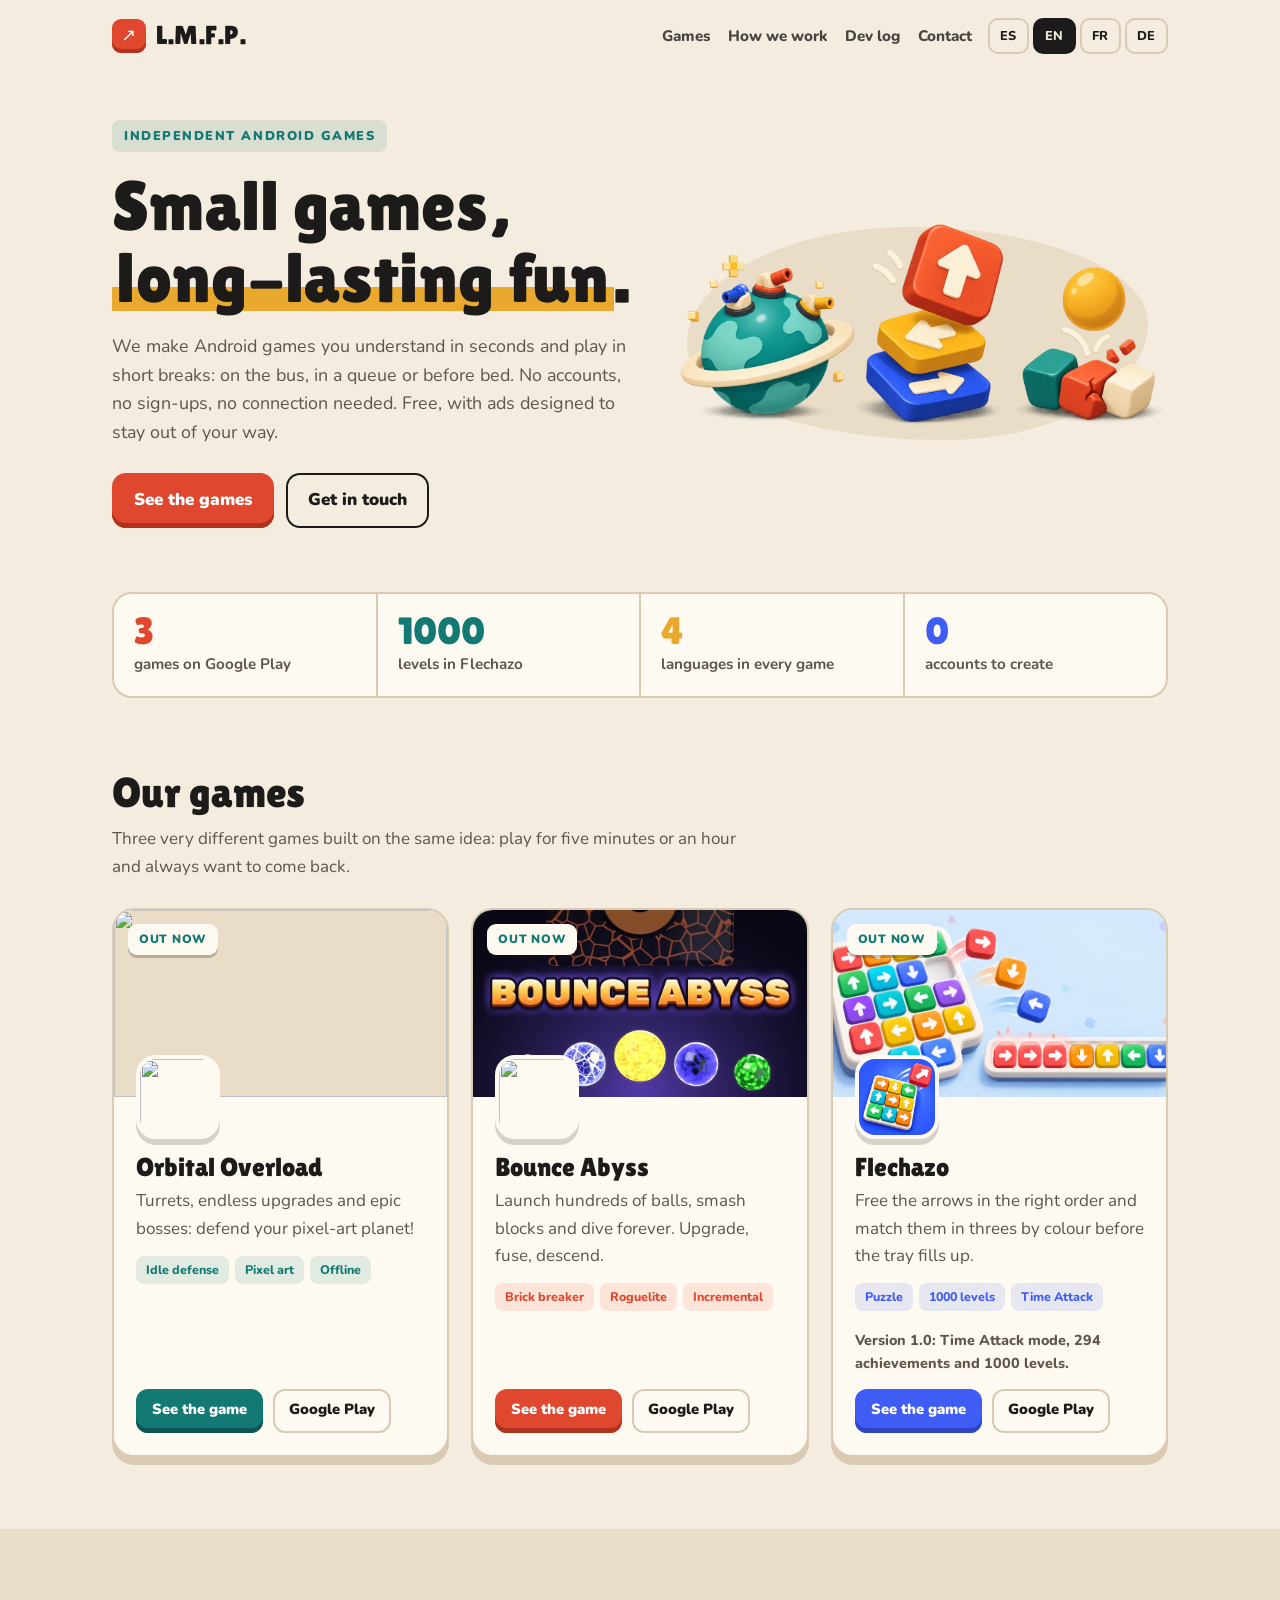
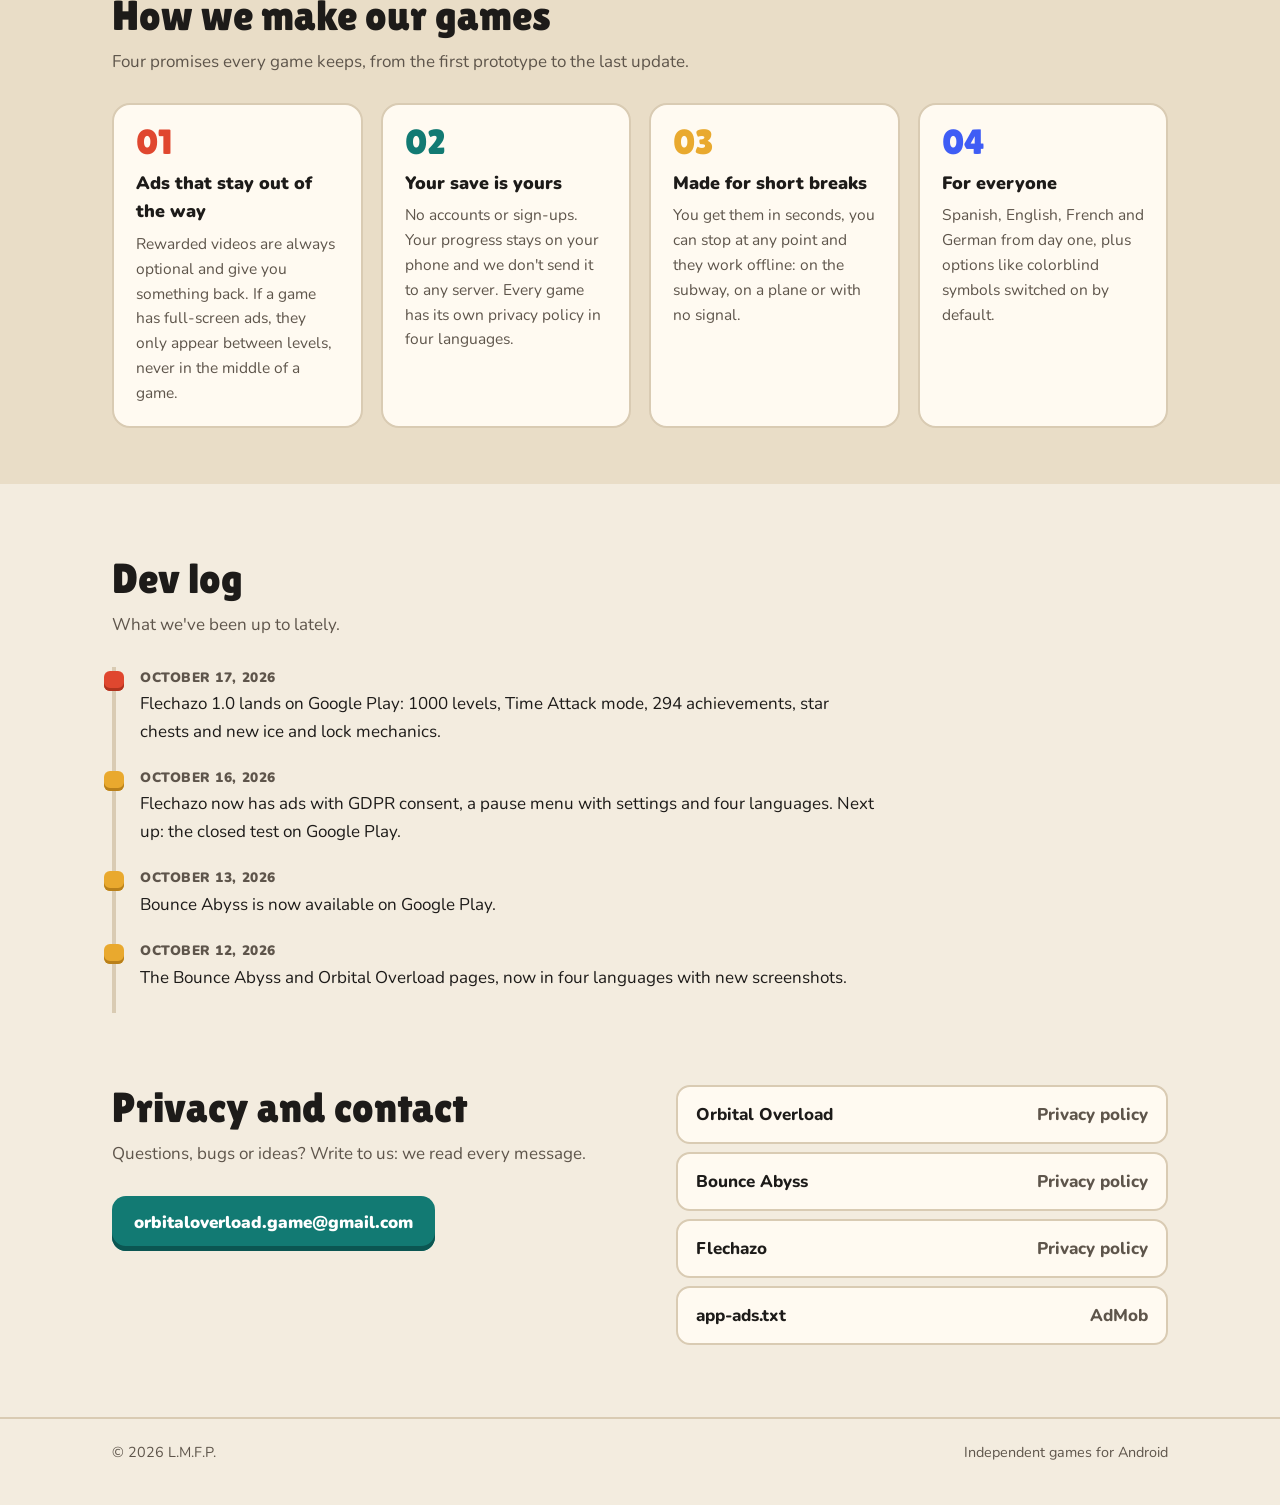
==== commit 346211b7: "Flechazo 1.0: ya disponible en Google Play - Página de Flechazo: estado «Ya disponible · versión 1.0" ====
--- a/index.html
+++ b/index.html
@@ -9,7 +9,8 @@
 <meta property="og:description" content="Small Android games with long-lasting fun: Orbital Overload, Bounce Abyss and Flechazo.">
 <meta property="og:image" content="https://xtarvader.github.io/flechazo/hero.webp">
 <meta name="theme-color" content="#F3ECDF">
-<link rel="icon" type="image/png" href="orbitaloverload/icon.png">
+<link rel="icon" type="image/svg+xml" href="img/favicon.svg">
+<link rel="apple-touch-icon" href="img/apple-touch-icon.png">
 <link rel="preload" href="fonts/lilita-one.ttf" as="font" type="font/ttf" crossorigin>
 <style>
   @font-face { font-family: "Lilita One"; src: url("fonts/lilita-one.ttf") format("truetype"); font-display: swap; }
@@ -199,8 +200,8 @@
 
   <div class="wrap">
     <div class="stats">
-      <div><b>2</b><span data-i18n="stat_live">games on Google Play</span></div>
-      <div><b>1</b><span data-i18n="stat_next">on the way: Flechazo</span></div>
+      <div><b>3</b><span data-i18n="stat_live">games on Google Play</span></div>
+      <div><b>1000</b><span data-i18n="stat_next">levels in Flechazo</span></div>
       <div><b>4</b><span data-i18n="stat_langs">languages in every game</span></div>
       <div><b>0</b><span data-i18n="stat_accounts">accounts to create</span></div>
     </div>
@@ -240,16 +241,17 @@
         </article>
 
         <article class="game blue">
-          <span class="badge dev" data-i18n="badge_dev">In development</span>
+          <span class="badge" data-i18n="badge_live">Out now</span>
           <a class="cover" id="link-flechazo" href="flechazo/"><img src="flechazo/hero.webp" width="1600" height="800" alt=""></a>
           <div class="gbody">
             <img class="gicon" src="flechazo/icon.webp" width="84" height="84" alt="">
             <h3>Flechazo</h3>
             <p data-i18n="flechazo_pitch">Free the arrows in the right order and match them in threes by colour before the tray fills up.</p>
             <div class="chips" data-i18n-chips="flechazo_chips"></div>
-            <p class="note" data-i18n="flechazo_note">Closed test on Google Play very soon.</p>
+            <p class="note" data-i18n="flechazo_note">Version 1.0: Time Attack mode, 294 achievements and 1000 levels.</p>
             <div class="gactions">
               <a class="btn small" id="more-flechazo" href="flechazo/" data-i18n="btn_see">See the game</a>
+              <a class="btn small ghost" href="https://play.google.com/store/apps/details?id=com.flechazo.game">Google Play</a>
             </div>
           </div>
         </article>
@@ -277,6 +279,7 @@
       <h2 data-i18n="log_title">Dev log</h2>
       <p class="intro" data-i18n="log_intro">What we've been up to lately.</p>
       <ol class="log">
+        <li><time datetime="2026-10-17"></time><p data-i18n="log0"></p></li>
         <li><time datetime="2026-10-16"></time><p data-i18n="log1"></p></li>
         <li><time datetime="2026-10-13"></time><p data-i18n="log2"></p></li>
         <li><time datetime="2026-10-12"></time><p data-i18n="log3"></p></li>
@@ -313,7 +316,7 @@
       title: "Juegos pequeños que <mark>dan para mucho</mark>.",
       lead: "Hacemos juegos para Android que se entienden en segundos y se juegan en ratos cortos: en el bus, en una cola o antes de dormir. Sin cuentas, sin registros y sin conexión. Gratis, con anuncios pensados para no estorbar.",
       cta_games: "Ver los juegos", cta_contact: "Escríbenos",
-      stat_live: "juegos en Google Play", stat_next: "en camino: Flechazo", stat_langs: "idiomas en cada juego", stat_accounts: "cuentas que crear",
+      stat_live: "juegos en Google Play", stat_next: "niveles en Flechazo", stat_langs: "idiomas en cada juego", stat_accounts: "cuentas que crear",
       games_title: "Nuestros juegos",
       games_intro: "Tres juegos muy distintos con la misma idea: que puedas jugar cinco minutos o una hora y siempre te apetezca volver.",
       badge_live: "Ya disponible", badge_dev: "En desarrollo", btn_see: "Ver el juego",
@@ -323,8 +326,8 @@
       abyss_pitch: "Lanza cientos de bolas y rompe bloques sin fin. Mejora, fusiona y desciende.",
       abyss_chips: ["Rompebloques", "Roguelite", "Incremental"],
       flechazo_pitch: "Saca las flechas en el orden correcto y júntalas de tres en tres por color antes de que se llene la bandeja.",
-      flechazo_chips: ["Puzzle", "Cientos de niveles", "Para daltónicos"],
-      flechazo_note: "Prueba cerrada en Google Play muy pronto.",
+      flechazo_chips: ["Puzzle", "1000 niveles", "Contrarreloj"],
+      flechazo_note: "Versión 1.0: modo contrarreloj, 294 logros y 1000 niveles.",
       how_title: "Cómo hacemos los juegos",
       how_intro: "Cuatro promesas que cumple cada juego, del primer prototipo a la última actualización.",
       how1_t: "Anuncios que no estorban",
@@ -336,6 +339,7 @@
       how4_t: "Para todo el mundo",
       how4_p: "Español, inglés, francés y alemán desde el primer día, y opciones como los símbolos para daltónicos activadas por defecto.",
       log_title: "Diario de desarrollo", log_intro: "En qué andamos últimamente.",
+      log0: "Flechazo 1.0 llega a Google Play: 1000 niveles, modo contrarreloj, 294 logros, cofres de estrellas y nuevas mecánicas de hielo y candados.",
       log1: "Flechazo ya tiene anuncios con consentimiento RGPD, pausa con ajustes y cuatro idiomas. Lo siguiente: la prueba cerrada en Google Play.",
       log2: "Abismo ya está disponible en Google Play.",
       log3: "Las páginas de Abismo y Orbital Overload, ahora en cuatro idiomas y con capturas nuevas.",
@@ -350,7 +354,7 @@
       title: "Small games, <mark>long-lasting fun</mark>.",
       lead: "We make Android games you understand in seconds and play in short breaks: on the bus, in a queue or before bed. No accounts, no sign-ups, no connection needed. Free, with ads designed to stay out of your way.",
       cta_games: "See the games", cta_contact: "Get in touch",
-      stat_live: "games on Google Play", stat_next: "on the way: Flechazo", stat_langs: "languages in every game", stat_accounts: "accounts to create",
+      stat_live: "games on Google Play", stat_next: "levels in Flechazo", stat_langs: "languages in every game", stat_accounts: "accounts to create",
       games_title: "Our games",
       games_intro: "Three very different games built on the same idea: play for five minutes or an hour and always want to come back.",
       badge_live: "Out now", badge_dev: "In development", btn_see: "See the game",
@@ -360,8 +364,8 @@
       abyss_pitch: "Launch hundreds of balls, smash blocks and dive forever. Upgrade, fuse, descend.",
       abyss_chips: ["Brick breaker", "Roguelite", "Incremental"],
       flechazo_pitch: "Free the arrows in the right order and match them in threes by colour before the tray fills up.",
-      flechazo_chips: ["Puzzle", "Hundreds of levels", "Colorblind-friendly"],
-      flechazo_note: "Closed test on Google Play very soon.",
+      flechazo_chips: ["Puzzle", "1000 levels", "Time Attack"],
+      flechazo_note: "Version 1.0: Time Attack mode, 294 achievements and 1000 levels.",
       how_title: "How we make our games",
       how_intro: "Four promises every game keeps, from the first prototype to the last update.",
       how1_t: "Ads that stay out of the way",
@@ -373,6 +377,7 @@
       how4_t: "For everyone",
       how4_p: "Spanish, English, French and German from day one, plus options like colorblind symbols switched on by default.",
       log_title: "Dev log", log_intro: "What we've been up to lately.",
+      log0: "Flechazo 1.0 lands on Google Play: 1000 levels, Time Attack mode, 294 achievements, star chests and new ice and lock mechanics.",
       log1: "Flechazo now has ads with GDPR consent, a pause menu with settings and four languages. Next up: the closed test on Google Play.",
       log2: "Bounce Abyss is now available on Google Play.",
       log3: "The Bounce Abyss and Orbital Overload pages, now in four languages with new screenshots.",
@@ -387,7 +392,7 @@
       title: "Des petits jeux qui <mark>durent longtemps</mark>.",
       lead: "Nous faisons des jeux Android qu'on comprend en quelques secondes et qu'on joue par petites pauses : dans le bus, dans une file d'attente ou avant de dormir. Sans compte, sans inscription, sans connexion. Gratuits, avec des publicités pensées pour ne pas gêner.",
       cta_games: "Voir les jeux", cta_contact: "Nous écrire",
-      stat_live: "jeux sur Google Play", stat_next: "en route : Flechazo", stat_langs: "langues dans chaque jeu", stat_accounts: "compte à créer",
+      stat_live: "jeux sur Google Play", stat_next: "niveaux dans Flechazo", stat_langs: "langues dans chaque jeu", stat_accounts: "compte à créer",
       games_title: "Nos jeux",
       games_intro: "Trois jeux très différents avec la même idée : jouer cinq minutes ou une heure et toujours avoir envie d'y revenir.",
       badge_live: "Disponible", badge_dev: "En développement", btn_see: "Voir le jeu",
@@ -397,8 +402,8 @@
       abyss_pitch: "Lance des centaines de balles, casse des blocs. Améliore, fusionne, descends.",
       abyss_chips: ["Casse-briques", "Roguelite", "Incrémental"],
       flechazo_pitch: "Libère les flèches dans le bon ordre et réunis-les par trois de la même couleur avant que le bac ne déborde.",
-      flechazo_chips: ["Puzzle", "Des centaines de niveaux", "Pour daltoniens"],
-      flechazo_note: "Test fermé sur Google Play très bientôt.",
+      flechazo_chips: ["Puzzle", "1000 niveaux", "Contre-la-montre"],
+      flechazo_note: "Version 1.0 : mode contre-la-montre, 294 succès et 1000 niveaux.",
       how_title: "Comment nous faisons nos jeux",
       how_intro: "Quatre promesses que chaque jeu tient, du premier prototype à la dernière mise à jour.",
       how1_t: "Des pubs qui ne gênent pas",
@@ -410,6 +415,7 @@
       how4_t: "Pour tout le monde",
       how4_p: "Espagnol, anglais, français et allemand dès le premier jour, et des options comme les symboles pour daltoniens activées par défaut.",
       log_title: "Journal de développement", log_intro: "Ce qui nous occupe ces derniers temps.",
+      log0: "Flechazo 1.0 arrive sur Google Play : 1000 niveaux, mode contre-la-montre, 294 succès, coffres d'étoiles et nouvelles mécaniques de glace et de cadenas.",
       log1: "Flechazo a maintenant ses publicités avec consentement RGPD, un menu pause avec réglages et quatre langues. Prochaine étape : le test fermé sur Google Play.",
       log2: "Bounce Abyss est disponible sur Google Play.",
       log3: "Les pages de Bounce Abyss et d'Orbital Overload, désormais en quatre langues avec de nouvelles captures.",
@@ -424,7 +430,7 @@
       title: "Kleine Spiele, <mark>großer Spielspaß</mark>.",
       lead: "Wir machen Android-Spiele, die man in Sekunden versteht und in kurzen Pausen spielt: im Bus, in der Warteschlange oder vor dem Schlafen. Ohne Konto, ohne Anmeldung, ohne Internet. Kostenlos, mit Werbung, die nicht stört.",
       cta_games: "Zu den Spielen", cta_contact: "Schreib uns",
-      stat_live: "Spiele bei Google Play", stat_next: "unterwegs: Flechazo", stat_langs: "Sprachen in jedem Spiel", stat_accounts: "Konten anzulegen",
+      stat_live: "Spiele bei Google Play", stat_next: "Level in Flechazo", stat_langs: "Sprachen in jedem Spiel", stat_accounts: "Konten anzulegen",
       games_title: "Unsere Spiele",
       games_intro: "Drei sehr unterschiedliche Spiele mit derselben Idee: fünf Minuten oder eine Stunde spielen und immer wieder zurückkommen wollen.",
       badge_live: "Erhältlich", badge_dev: "In Entwicklung", btn_see: "Zum Spiel",
@@ -434,8 +440,8 @@
       abyss_pitch: "Hunderte Kugeln, endlose Blöcke. Verbessern, fusionieren, immer tiefer hinab.",
       abyss_chips: ["Blockbrecher", "Roguelite", "Inkrementell"],
       flechazo_pitch: "Befreie die Pfeile in der richtigen Reihenfolge und sammle sie zu dritt nach Farbe, bevor die Ablage voll ist.",
-      flechazo_chips: ["Puzzle", "Hunderte Level", "Farbenblind-freundlich"],
-      flechazo_note: "Geschlossener Test bei Google Play in Kürze.",
+      flechazo_chips: ["Puzzle", "1000 Level", "Zeitrennen"],
+      flechazo_note: "Version 1.0: Zeitrennen-Modus, 294 Erfolge und 1000 Level.",
       how_title: "Wie wir unsere Spiele machen",
       how_intro: "Vier Versprechen, die jedes Spiel hält, vom ersten Prototyp bis zum letzten Update.",
       how1_t: "Werbung, die nicht stört",
@@ -447,6 +453,7 @@
       how4_t: "Für alle",
       how4_p: "Spanisch, Englisch, Französisch und Deutsch vom ersten Tag an, dazu Optionen wie Symbole für Farbenblinde, standardmäßig aktiv.",
       log_title: "Entwicklungstagebuch", log_intro: "Woran wir zuletzt gearbeitet haben.",
+      log0: "Flechazo 1.0 ist bei Google Play: 1000 Level, Zeitrennen-Modus, 294 Erfolge, Sternentruhen und neue Eis- und Schloss-Mechaniken.",
       log1: "Flechazo hat jetzt Werbung mit DSGVO-Einwilligung, ein Pausenmenü mit Einstellungen und vier Sprachen. Als Nächstes: der geschlossene Test bei Google Play.",
       log2: "Bounce Abyss ist jetzt bei Google Play erhältlich.",
       log3: "Die Seiten von Bounce Abyss und Orbital Overload jetzt in vier Sprachen und mit neuen Screenshots.",
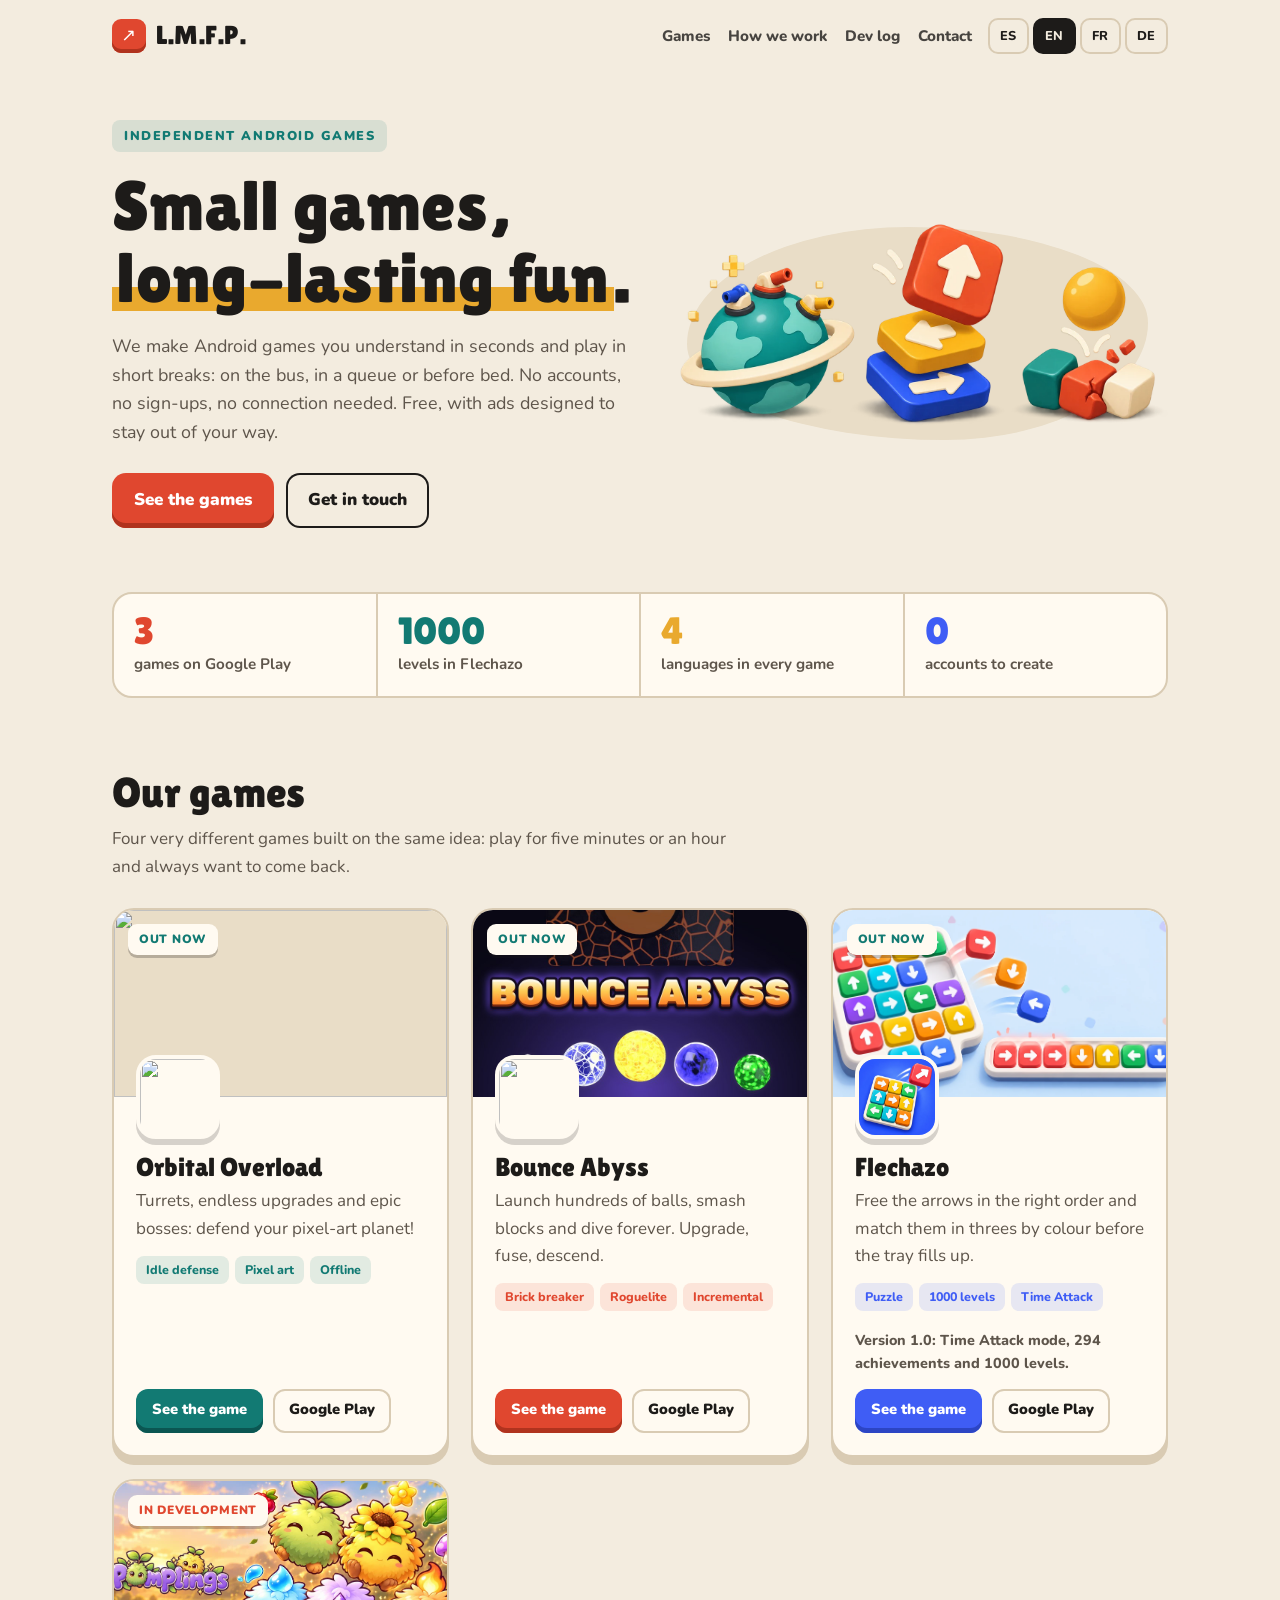
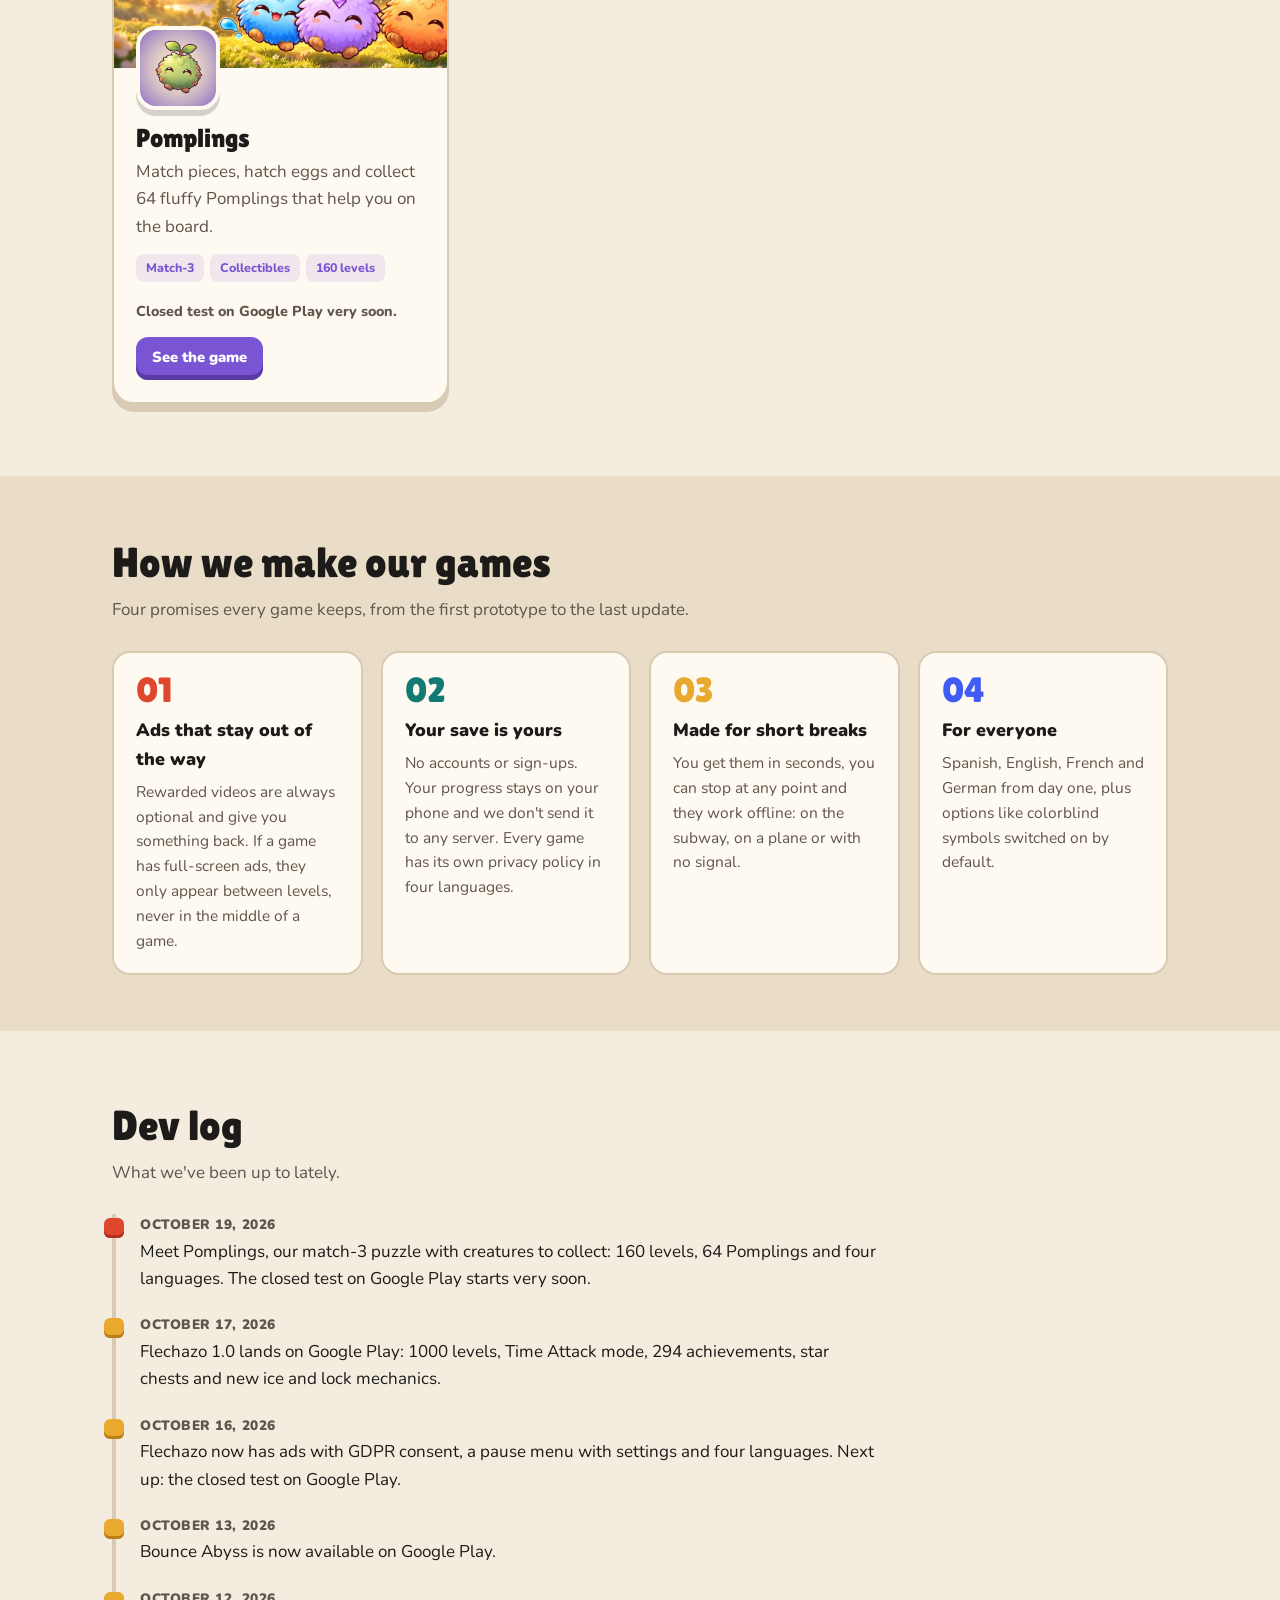
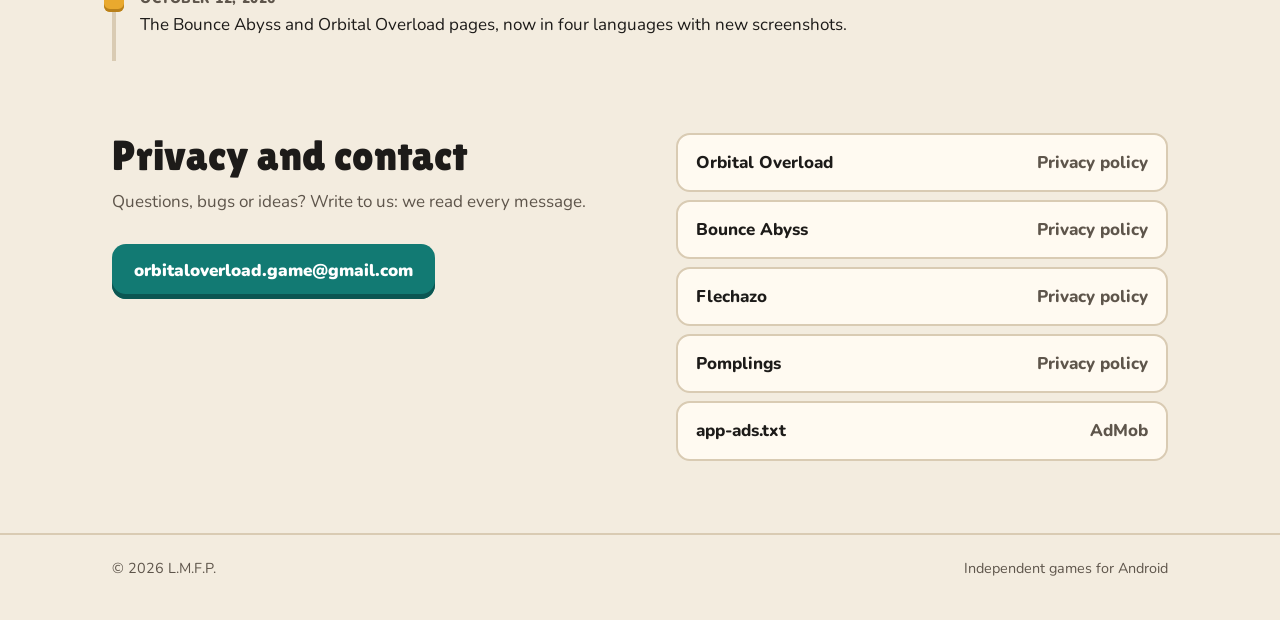
==== commit 019a20d7: "Pomplings: página y política de privacidad en cuatro idiomas Ficha del juego (en desarrollo, prueba " ====
--- a/index.html
+++ b/index.html
@@ -4,9 +4,9 @@
 <meta charset="utf-8">
 <meta name="viewport" content="width=device-width, initial-scale=1">
 <title>L.M.F.P. games</title>
-<meta name="description" content="Small Android games with long-lasting fun: Orbital Overload, Bounce Abyss and Flechazo. No accounts, offline play, four languages.">
+<meta name="description" content="Small Android games with long-lasting fun: Orbital Overload, Bounce Abyss, Flechazo and, coming soon, Pomplings. No accounts, offline play, four languages.">
 <meta property="og:title" content="L.M.F.P. games">
-<meta property="og:description" content="Small Android games with long-lasting fun: Orbital Overload, Bounce Abyss and Flechazo.">
+<meta property="og:description" content="Small Android games with long-lasting fun: Orbital Overload, Bounce Abyss, Flechazo and Pomplings.">
 <meta property="og:image" content="https://xtarvader.github.io/flechazo/hero.webp">
 <meta name="theme-color" content="#F3ECDF">
 <link rel="icon" type="image/svg+xml" href="img/favicon.svg">
@@ -20,6 +20,7 @@
     --paper: #F3ECDF; --band: #E9DDC7; --card: #FFFAF1; --ink: #1D1B19; --ink-soft: #5E554B;
     --line: #D9CBB3; --red: #E0472F; --red-edge: #B0331E; --teal: #127A73; --teal-edge: #0B5652;
     --mustard: #E9A92E; --mustard-edge: #B9801A; --blue: #3F5DF5; --blue-edge: #2C45C4;
+    --plum: #7A55D3; --plum-edge: #5A3BA6;
     --display: "Lilita One", "Arial Rounded MT Bold", system-ui, sans-serif;
     --body: "Nunito", system-ui, -apple-system, "Segoe UI", Roboto, sans-serif;
     color-scheme: light;
@@ -95,6 +96,7 @@
     background: var(--card); border: 2px solid var(--line); box-shadow: 0 8px 0 var(--line); overflow: hidden; }
   .game.teal { --c: var(--teal); --e: var(--teal-edge); }
   .game.blue { --c: var(--blue); --e: var(--blue-edge); }
+  .game.plum { --c: var(--plum); --e: var(--plum-edge); }
   .cover { aspect-ratio: 16 / 9; overflow: hidden; background: var(--band); }
   .cover img { width: 100%; height: 100%; object-fit: cover; transition: transform .4s ease; }
   .game:hover .cover img { transform: scale(1.04); }
@@ -208,7 +210,7 @@
 
     <section id="games">
       <h2 data-i18n="games_title">Our games</h2>
-      <p class="intro" data-i18n="games_intro">Three very different games built on the same idea: play for five minutes or an hour and always want to come back.</p>
+      <p class="intro" data-i18n="games_intro">Four very different games built on the same idea: play for five minutes or an hour and always want to come back.</p>
       <div class="games">
         <article class="game teal">
           <span class="badge" data-i18n="badge_live">Out now</span>
@@ -255,6 +257,21 @@
             </div>
           </div>
         </article>
+
+        <article class="game plum">
+          <span class="badge dev" data-i18n="badge_dev">In development</span>
+          <a class="cover" id="link-pomplings" href="pomplings/"><img src="pomplings/hero.webp" width="1024" height="500" alt=""></a>
+          <div class="gbody">
+            <img class="gicon" src="pomplings/icon.webp" width="84" height="84" alt="">
+            <h3>Pomplings</h3>
+            <p data-i18n="pomplings_pitch">Match pieces, hatch eggs and collect 64 fluffy Pomplings that help you on the board.</p>
+            <div class="chips" data-i18n-chips="pomplings_chips"></div>
+            <p class="note" data-i18n="pomplings_note">Closed test on Google Play very soon.</p>
+            <div class="gactions">
+              <a class="btn small" id="more-pomplings" href="pomplings/" data-i18n="btn_see">See the game</a>
+            </div>
+          </div>
+        </article>
       </div>
     </section>
   </div>
@@ -279,6 +296,7 @@
       <h2 data-i18n="log_title">Dev log</h2>
       <p class="intro" data-i18n="log_intro">What we've been up to lately.</p>
       <ol class="log">
+        <li><time datetime="2026-10-19"></time><p data-i18n="log_p"></p></li>
         <li><time datetime="2026-10-17"></time><p data-i18n="log0"></p></li>
         <li><time datetime="2026-10-16"></time><p data-i18n="log1"></p></li>
         <li><time datetime="2026-10-13"></time><p data-i18n="log2"></p></li>
@@ -296,6 +314,7 @@
         <li><a href="https://sites.google.com/view/orbitaloverload"><span>Orbital Overload</span><span data-i18n="privacy">Privacy policy</span></a></li>
         <li><a id="privacy-abyss" href="abismo/privacy.html"><span data-i18n="abyss_name">Bounce Abyss</span><span data-i18n="privacy">Privacy policy</span></a></li>
         <li><a href="flechazo/privacy.html"><span>Flechazo</span><span data-i18n="privacy">Privacy policy</span></a></li>
+        <li><a href="pomplings/privacy.html"><span>Pomplings</span><span data-i18n="privacy">Privacy policy</span></a></li>
         <li><a href="app-ads.txt"><span>app-ads.txt</span><span>AdMob</span></a></li>
       </ul>
     </section>
@@ -318,7 +337,7 @@
       cta_games: "Ver los juegos", cta_contact: "Escríbenos",
       stat_live: "juegos en Google Play", stat_next: "niveles en Flechazo", stat_langs: "idiomas en cada juego", stat_accounts: "cuentas que crear",
       games_title: "Nuestros juegos",
-      games_intro: "Tres juegos muy distintos con la misma idea: que puedas jugar cinco minutos o una hora y siempre te apetezca volver.",
+      games_intro: "Cuatro juegos muy distintos con la misma idea: que puedas jugar cinco minutos o una hora y siempre te apetezca volver.",
       badge_live: "Ya disponible", badge_dev: "En desarrollo", btn_see: "Ver el juego",
       orbital_pitch: "Torretas, mejoras sin fin y jefes épicos: ¡defiende tu planeta en pixel art!",
       orbital_chips: ["Defensa idle", "Pixel art", "Sin conexión"],
@@ -328,6 +347,9 @@
       flechazo_pitch: "Saca las flechas en el orden correcto y júntalas de tres en tres por color antes de que se llene la bandeja.",
       flechazo_chips: ["Puzzle", "1000 niveles", "Contrarreloj"],
       flechazo_note: "Versión 1.0: modo contrarreloj, 294 logros y 1000 niveles.",
+      pomplings_pitch: "Combina piezas, abre huevos y colecciona 64 Pomplings esponjosos que te ayudan en el tablero.",
+      pomplings_chips: ["Combinar tres", "Coleccionables", "160 niveles"],
+      pomplings_note: "Prueba cerrada en Google Play muy pronto.",
       how_title: "Cómo hacemos los juegos",
       how_intro: "Cuatro promesas que cumple cada juego, del primer prototipo a la última actualización.",
       how1_t: "Anuncios que no estorban",
@@ -339,6 +361,7 @@
       how4_t: "Para todo el mundo",
       how4_p: "Español, inglés, francés y alemán desde el primer día, y opciones como los símbolos para daltónicos activadas por defecto.",
       log_title: "Diario de desarrollo", log_intro: "En qué andamos últimamente.",
+      log_p: "Presentamos Pomplings, nuestro puzle de combinar tres con criaturas que coleccionar: 160 niveles, 64 Pomplings y cuatro idiomas. La prueba cerrada en Google Play empieza muy pronto.",
       log0: "Flechazo 1.0 llega a Google Play: 1000 niveles, modo contrarreloj, 294 logros, cofres de estrellas y nuevas mecánicas de hielo y candados.",
       log1: "Flechazo ya tiene anuncios con consentimiento RGPD, pausa con ajustes y cuatro idiomas. Lo siguiente: la prueba cerrada en Google Play.",
       log2: "Abismo ya está disponible en Google Play.",
@@ -356,7 +379,7 @@
       cta_games: "See the games", cta_contact: "Get in touch",
       stat_live: "games on Google Play", stat_next: "levels in Flechazo", stat_langs: "languages in every game", stat_accounts: "accounts to create",
       games_title: "Our games",
-      games_intro: "Three very different games built on the same idea: play for five minutes or an hour and always want to come back.",
+      games_intro: "Four very different games built on the same idea: play for five minutes or an hour and always want to come back.",
       badge_live: "Out now", badge_dev: "In development", btn_see: "See the game",
       orbital_pitch: "Turrets, endless upgrades and epic bosses: defend your pixel-art planet!",
       orbital_chips: ["Idle defense", "Pixel art", "Offline"],
@@ -366,6 +389,9 @@
       flechazo_pitch: "Free the arrows in the right order and match them in threes by colour before the tray fills up.",
       flechazo_chips: ["Puzzle", "1000 levels", "Time Attack"],
       flechazo_note: "Version 1.0: Time Attack mode, 294 achievements and 1000 levels.",
+      pomplings_pitch: "Match pieces, hatch eggs and collect 64 fluffy Pomplings that help you on the board.",
+      pomplings_chips: ["Match-3", "Collectibles", "160 levels"],
+      pomplings_note: "Closed test on Google Play very soon.",
       how_title: "How we make our games",
       how_intro: "Four promises every game keeps, from the first prototype to the last update.",
       how1_t: "Ads that stay out of the way",
@@ -377,6 +403,7 @@
       how4_t: "For everyone",
       how4_p: "Spanish, English, French and German from day one, plus options like colorblind symbols switched on by default.",
       log_title: "Dev log", log_intro: "What we've been up to lately.",
+      log_p: "Meet Pomplings, our match-3 puzzle with creatures to collect: 160 levels, 64 Pomplings and four languages. The closed test on Google Play starts very soon.",
       log0: "Flechazo 1.0 lands on Google Play: 1000 levels, Time Attack mode, 294 achievements, star chests and new ice and lock mechanics.",
       log1: "Flechazo now has ads with GDPR consent, a pause menu with settings and four languages. Next up: the closed test on Google Play.",
       log2: "Bounce Abyss is now available on Google Play.",
@@ -394,7 +421,7 @@
       cta_games: "Voir les jeux", cta_contact: "Nous écrire",
       stat_live: "jeux sur Google Play", stat_next: "niveaux dans Flechazo", stat_langs: "langues dans chaque jeu", stat_accounts: "compte à créer",
       games_title: "Nos jeux",
-      games_intro: "Trois jeux très différents avec la même idée : jouer cinq minutes ou une heure et toujours avoir envie d'y revenir.",
+      games_intro: "Quatre jeux très différents avec la même idée : jouer cinq minutes ou une heure et toujours avoir envie d'y revenir.",
       badge_live: "Disponible", badge_dev: "En développement", btn_see: "Voir le jeu",
       orbital_pitch: "Tourelles, améliorations sans fin, boss épiques : défendez votre planète !",
       orbital_chips: ["Défense idle", "Pixel art", "Hors ligne"],
@@ -404,6 +431,9 @@
       flechazo_pitch: "Libère les flèches dans le bon ordre et réunis-les par trois de la même couleur avant que le bac ne déborde.",
       flechazo_chips: ["Puzzle", "1000 niveaux", "Contre-la-montre"],
       flechazo_note: "Version 1.0 : mode contre-la-montre, 294 succès et 1000 niveaux.",
+      pomplings_pitch: "Associe les pièces, fais éclore des œufs et collectionne 64 Pomplings tout doux qui t'aident sur le plateau.",
+      pomplings_chips: ["Trois en ligne", "Collection", "160 niveaux"],
+      pomplings_note: "Test fermé sur Google Play très bientôt.",
       how_title: "Comment nous faisons nos jeux",
       how_intro: "Quatre promesses que chaque jeu tient, du premier prototype à la dernière mise à jour.",
       how1_t: "Des pubs qui ne gênent pas",
@@ -415,6 +445,7 @@
       how4_t: "Pour tout le monde",
       how4_p: "Espagnol, anglais, français et allemand dès le premier jour, et des options comme les symboles pour daltoniens activées par défaut.",
       log_title: "Journal de développement", log_intro: "Ce qui nous occupe ces derniers temps.",
+      log_p: "Voici Pomplings, notre puzzle de trois en ligne avec des créatures à collectionner : 160 niveaux, 64 Pomplings et quatre langues. Le test fermé sur Google Play commence très bientôt.",
       log0: "Flechazo 1.0 arrive sur Google Play : 1000 niveaux, mode contre-la-montre, 294 succès, coffres d'étoiles et nouvelles mécaniques de glace et de cadenas.",
       log1: "Flechazo a maintenant ses publicités avec consentement RGPD, un menu pause avec réglages et quatre langues. Prochaine étape : le test fermé sur Google Play.",
       log2: "Bounce Abyss est disponible sur Google Play.",
@@ -432,7 +463,7 @@
       cta_games: "Zu den Spielen", cta_contact: "Schreib uns",
       stat_live: "Spiele bei Google Play", stat_next: "Level in Flechazo", stat_langs: "Sprachen in jedem Spiel", stat_accounts: "Konten anzulegen",
       games_title: "Unsere Spiele",
-      games_intro: "Drei sehr unterschiedliche Spiele mit derselben Idee: fünf Minuten oder eine Stunde spielen und immer wieder zurückkommen wollen.",
+      games_intro: "Vier sehr unterschiedliche Spiele mit derselben Idee: fünf Minuten oder eine Stunde spielen und immer wieder zurückkommen wollen.",
       badge_live: "Erhältlich", badge_dev: "In Entwicklung", btn_see: "Zum Spiel",
       orbital_pitch: "Geschütze, endlose Upgrades und epische Bosse: Verteidige deinen Planeten!",
       orbital_chips: ["Idle-Abwehr", "Pixel-Art", "Offline"],
@@ -442,6 +473,9 @@
       flechazo_pitch: "Befreie die Pfeile in der richtigen Reihenfolge und sammle sie zu dritt nach Farbe, bevor die Ablage voll ist.",
       flechazo_chips: ["Puzzle", "1000 Level", "Zeitrennen"],
       flechazo_note: "Version 1.0: Zeitrennen-Modus, 294 Erfolge und 1000 Level.",
+      pomplings_pitch: "Kombiniere Teile, brüte Eier aus und sammle 64 flauschige Pomplings, die dir auf dem Spielfeld helfen.",
+      pomplings_chips: ["Drei gewinnt", "Sammeln", "160 Level"],
+      pomplings_note: "Geschlossener Test bei Google Play in Kürze.",
       how_title: "Wie wir unsere Spiele machen",
       how_intro: "Vier Versprechen, die jedes Spiel hält, vom ersten Prototyp bis zum letzten Update.",
       how1_t: "Werbung, die nicht stört",
@@ -453,6 +487,7 @@
       how4_t: "Für alle",
       how4_p: "Spanisch, Englisch, Französisch und Deutsch vom ersten Tag an, dazu Optionen wie Symbole für Farbenblinde, standardmäßig aktiv.",
       log_title: "Entwicklungstagebuch", log_intro: "Woran wir zuletzt gearbeitet haben.",
+      log_p: "Das ist Pomplings, unser Drei-gewinnt-Puzzle mit Wesen zum Sammeln: 160 Level, 64 Pomplings und vier Sprachen. Der geschlossene Test bei Google Play startet in Kürze.",
       log0: "Flechazo 1.0 ist bei Google Play: 1000 Level, Zeitrennen-Modus, 294 Erfolge, Sternentruhen und neue Eis- und Schloss-Mechaniken.",
       log1: "Flechazo hat jetzt Werbung mit DSGVO-Einwilligung, ein Pausenmenü mit Einstellungen und vier Sprachen. Als Nächstes: der geschlossene Test bei Google Play.",
       log2: "Bounce Abyss ist jetzt bei Google Play erhältlich.",
@@ -483,7 +518,7 @@
     // Las portadas llevan texto del juego: hay una por idioma. Y el idioma viaja a cada página.
     document.getElementById("cover-orbital").src = "orbitaloverload/shots/" + lang + "/01.webp";
     document.getElementById("cover-abyss").src = "abismo/hero_" + lang + ".jpg";
-    [["orbital", "orbitaloverload/"], ["abyss", "abismo/"], ["flechazo", "flechazo/"]].forEach(function (g) {
+    [["orbital", "orbitaloverload/"], ["abyss", "abismo/"], ["flechazo", "flechazo/"], ["pomplings", "pomplings/"]].forEach(function (g) {
       var href = g[1] + "?lang=" + lang;
       document.getElementById("link-" + g[0]).href = href;
       document.getElementById("more-" + g[0]).href = href;
